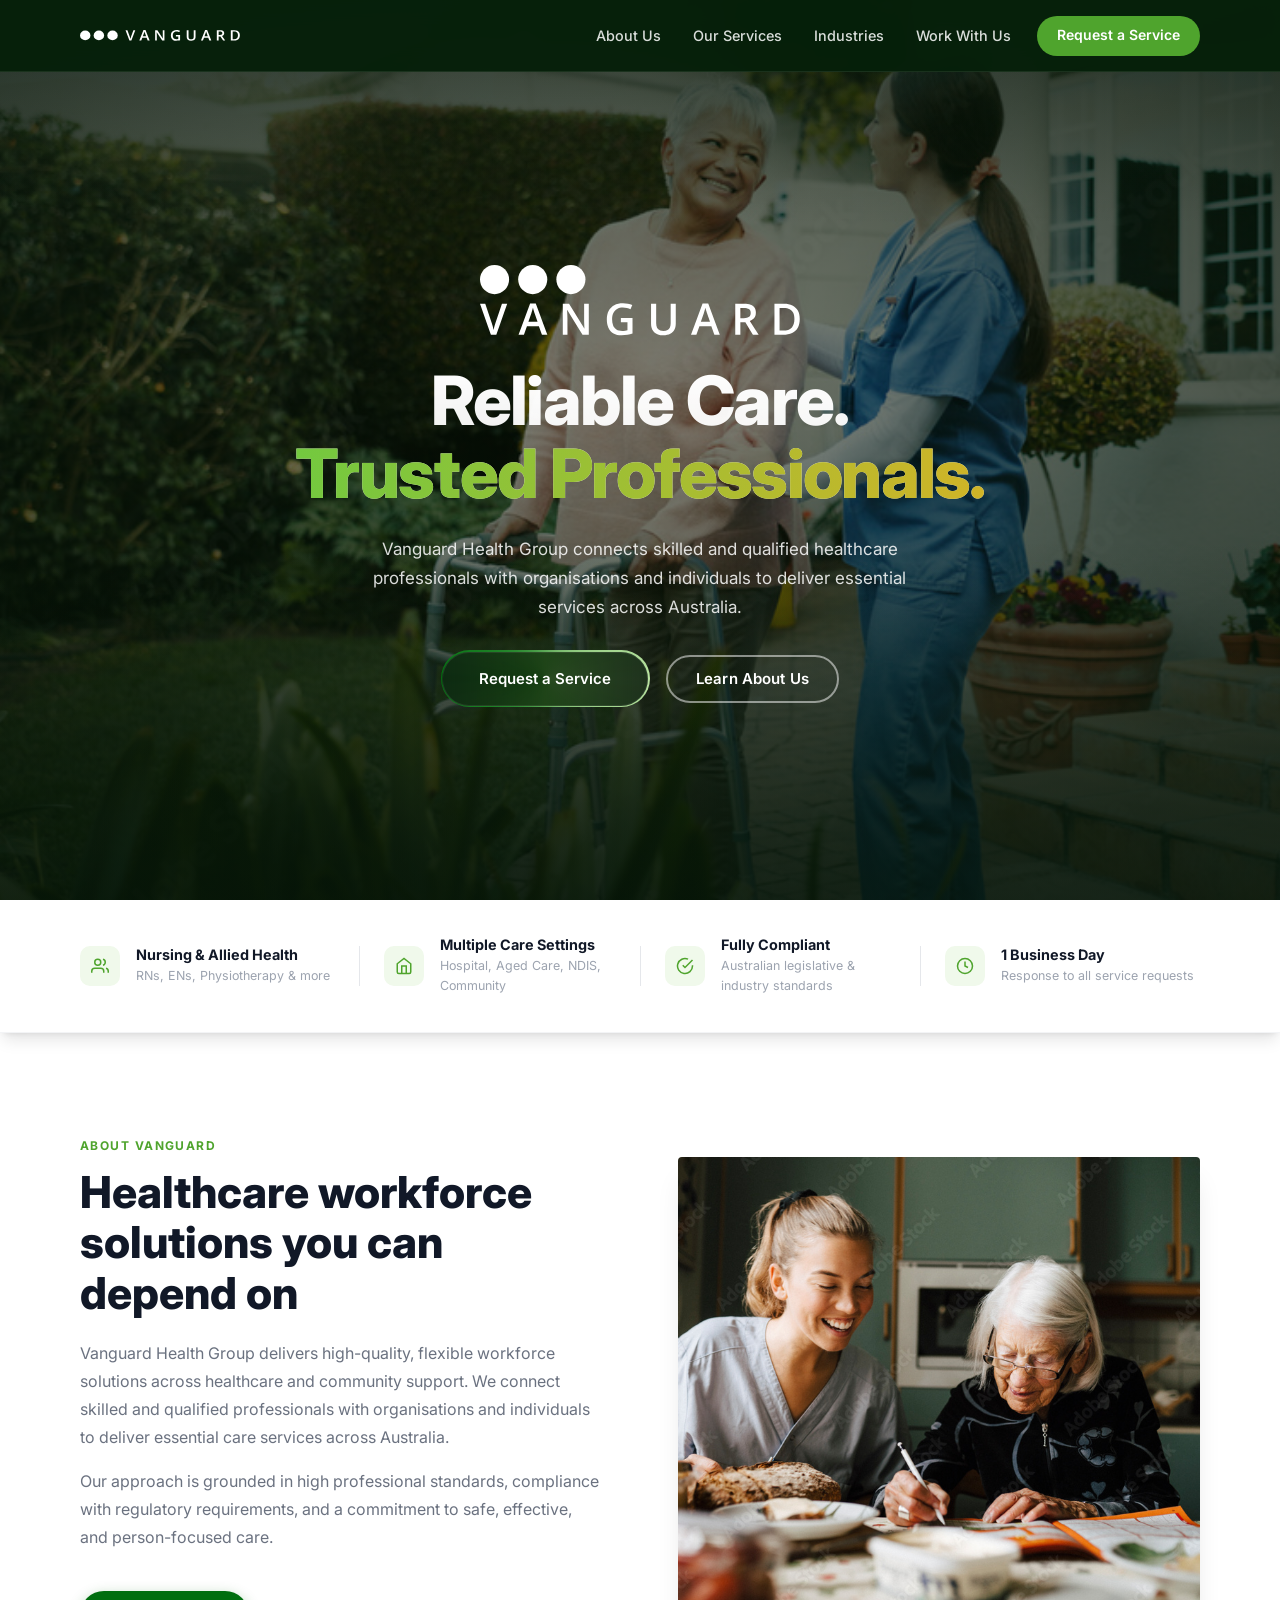
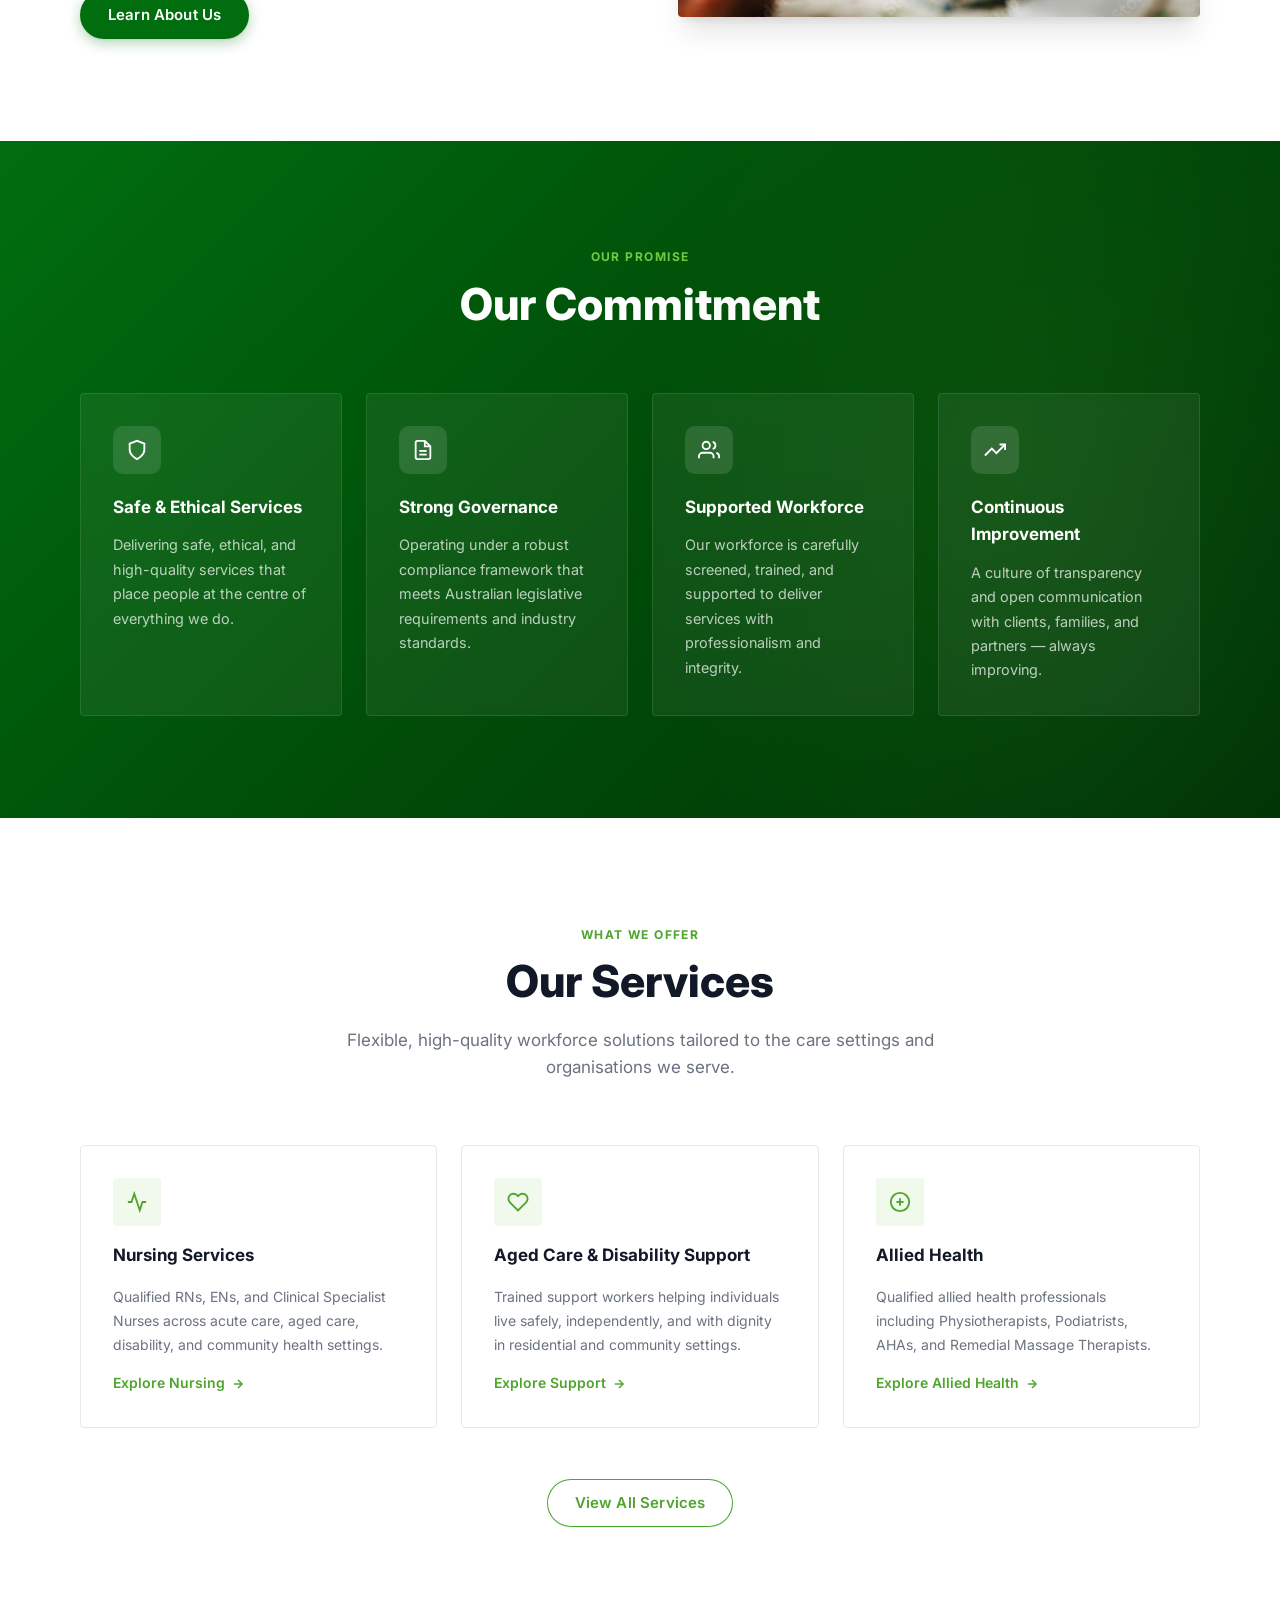
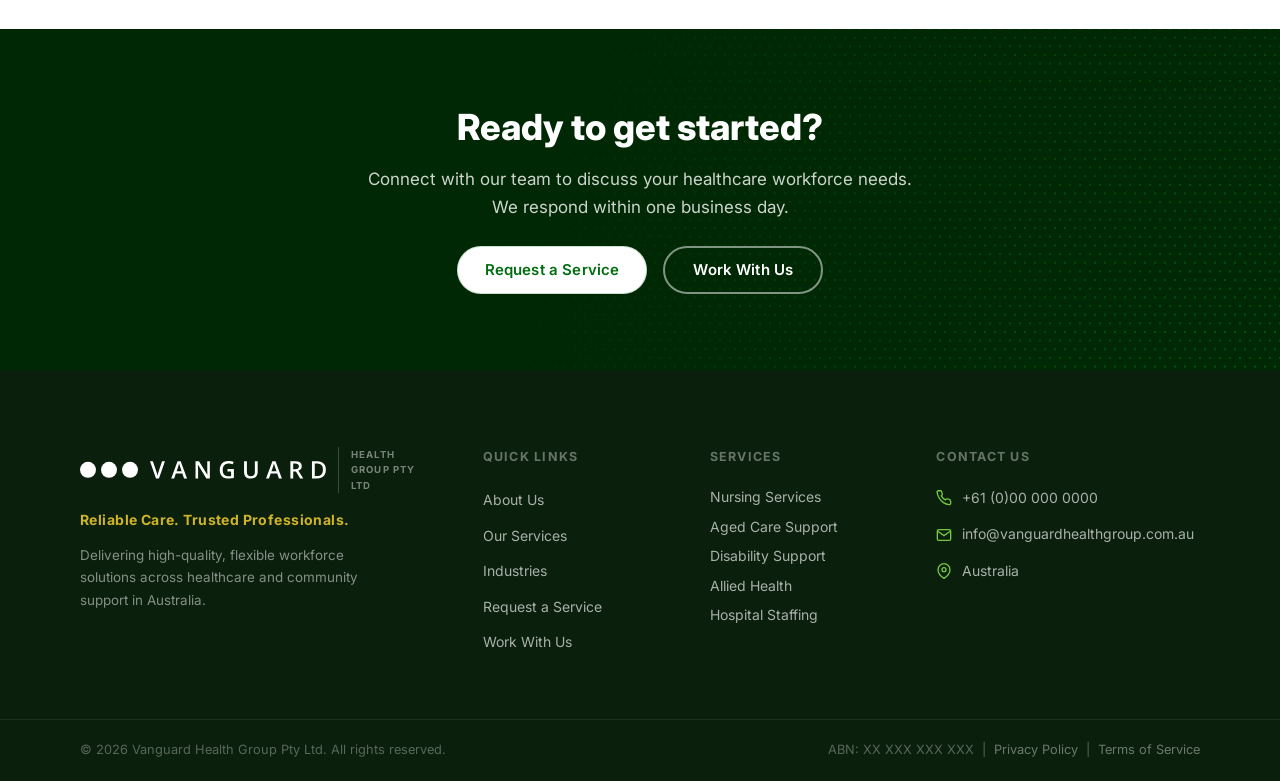
==== index.html @ 9b7f8c63 "Initial commit — Vanguard Health Group website Co-Authored-By: Claude Sonnet 4.6 <noreply@anthropic." ====
<!DOCTYPE html>
<html lang="en">
<head>
  <meta charset="UTF-8" />
  <meta name="viewport" content="width=device-width, initial-scale=1.0" />
  <meta name="description" content="Vanguard Health Group delivers high-quality, flexible workforce solutions across healthcare and community support in Australia." />
  <title>Vanguard Health Group | Reliable Care. Trusted Professionals.</title>
  <link rel="preconnect" href="https://fonts.googleapis.com" />
  <link rel="preconnect" href="https://fonts.gstatic.com" crossorigin />
  <link href="https://fonts.googleapis.com/css2?family=Inter:wght@300;400;500;600;700;800&display=swap" rel="stylesheet" />
  <link rel="stylesheet" href="css/styles.css" />
</head>
<body>

  <!-- ========== NAVIGATION ========== -->
  <header class="nav-wrapper" id="navbar">
    <nav class="nav container">
      <a href="index.html" class="nav-logo">
        <img src="brand_assets/Logo + Wordmark (Horizontal).svg" alt="Vanguard Health Group" class="logo-img" />
      </a>
      <button class="nav-toggle" id="navToggle" aria-label="Toggle navigation" aria-expanded="false">
        <span></span><span></span><span></span>
      </button>
      <ul class="nav-links" id="navLinks" role="list">
        <li><a href="about.html"         class="nav-link">About Us</a></li>
        <li><a href="services.html"      class="nav-link">Our Services</a></li>
        <li><a href="industries.html"    class="nav-link">Industries</a></li>
        <li><a href="work-with-us.html"  class="nav-link">Work With Us</a></li>
        <li><a href="request.html"       class="nav-cta">Request a Service</a></li>
      </ul>
    </nav>
  </header>

  <main>

    <!-- ========== HERO ========== -->
    <section class="hero-retro" id="home" aria-label="Hero">
      <!-- Ambient radial glow -->
      <div class="hero-retro-ambient" aria-hidden="true"></div>
      <!-- Content -->
      <div class="hero-retro-body container">
        <div class="hero-retro-text">
          <!-- Logo -->
          <img
            src="brand_assets/Logo + Wordmark + Trademark.svg"
            alt="Vanguard Health Group"
            class="hero-retro-logo"
          />
          <!-- Main heading -->
          <h1 class="hero-retro-heading">
            Reliable Care.
            <span class="hero-retro-heading-gradient">Trusted Professionals.</span>
          </h1>
          <!-- Description -->
          <p class="hero-retro-desc">
            Vanguard Health Group connects skilled and qualified healthcare professionals with organisations and individuals to deliver essential services across Australia.
          </p>
          <!-- CTA with spinning border -->
          <div class="hero-retro-actions">
            <span class="cta-ring-wrap">
              <span class="cta-ring-spin" aria-hidden="true"></span>
              <div class="cta-ring-inner">
                <a href="request.html" class="cta-ring-btn">Request a Service</a>
              </div>
            </span>
            <a href="about.html" class="btn btn-outline">Learn About Us</a>
          </div>
        </div>
      </div>
    </section>

    <!-- ========== STATS BAR ========== -->
    <section class="stats-bar" aria-label="Key highlights">
      <div class="container stats-grid">
        <div class="stat-item">
          <div class="stat-icon" aria-hidden="true">
            <svg viewBox="0 0 24 24" fill="none" stroke="currentColor" stroke-width="2"><path d="M17 21v-2a4 4 0 0 0-4-4H5a4 4 0 0 0-4 4v2"/><circle cx="9" cy="7" r="4"/><path d="M23 21v-2a4 4 0 0 0-3-3.87"/><path d="M16 3.13a4 4 0 0 1 0 7.75"/></svg>
          </div>
          <div class="stat-text">
            <strong>Nursing &amp; Allied Health</strong>
            <span>RNs, ENs, Physiotherapy &amp; more</span>
          </div>
        </div>
        <div class="stat-divider" aria-hidden="true"></div>
        <div class="stat-item">
          <div class="stat-icon" aria-hidden="true">
            <svg viewBox="0 0 24 24" fill="none" stroke="currentColor" stroke-width="2"><path d="M3 9l9-7 9 7v11a2 2 0 0 1-2 2H5a2 2 0 0 1-2-2z"/><polyline points="9 22 9 12 15 12 15 22"/></svg>
          </div>
          <div class="stat-text">
            <strong>Multiple Care Settings</strong>
            <span>Hospital, Aged Care, NDIS, Community</span>
          </div>
        </div>
        <div class="stat-divider" aria-hidden="true"></div>
        <div class="stat-item">
          <div class="stat-icon" aria-hidden="true">
            <svg viewBox="0 0 24 24" fill="none" stroke="currentColor" stroke-width="2"><path d="M22 11.08V12a10 10 0 1 1-5.93-9.14"/><polyline points="22 4 12 14.01 9 11.01"/></svg>
          </div>
          <div class="stat-text">
            <strong>Fully Compliant</strong>
            <span>Australian legislative &amp; industry standards</span>
          </div>
        </div>
        <div class="stat-divider" aria-hidden="true"></div>
        <div class="stat-item">
          <div class="stat-icon" aria-hidden="true">
            <svg viewBox="0 0 24 24" fill="none" stroke="currentColor" stroke-width="2"><circle cx="12" cy="12" r="10"/><polyline points="12 6 12 12 16 14"/></svg>
          </div>
          <div class="stat-text">
            <strong>1 Business Day</strong>
            <span>Response to all service requests</span>
          </div>
        </div>
      </div>
    </section>

    <!-- ========== ABOUT SNIPPET ========== -->
    <section class="section" aria-labelledby="home-about-heading">
      <div class="container split-layout">
        <div class="split-content">
          <span class="section-label">About Vanguard</span>
          <h2 id="home-about-heading" class="section-heading">Healthcare workforce solutions you can depend on</h2>
          <p class="section-text">
            Vanguard Health Group delivers high-quality, flexible workforce solutions across healthcare and community support. We connect skilled and qualified professionals with organisations and individuals to deliver essential care services across Australia.
          </p>
          <p class="section-text">
            Our approach is grounded in high professional standards, compliance with regulatory requirements, and a commitment to safe, effective, and person-focused care.
          </p>
          <a href="about.html" class="btn btn-primary">Learn About Us</a>
        </div>
        <div class="split-visual">
          <img
            src="brand_assets/Index_Helath_workforce_solutions.jpeg"
            alt="Healthcare workforce professionals"
            class="split-img"
          />
        </div>
      </div>
    </section>

    <!-- ========== OUR COMMITMENT ========== -->
    <section class="section commitment-section" aria-labelledby="commitment-heading">
      <div class="container">
        <div class="commitment-header">
          <span class="section-label section-label--light">Our Promise</span>
          <h2 id="commitment-heading" class="section-heading section-heading--light">Our Commitment</h2>
        </div>
        <div class="commitment-grid">
          <div class="commitment-card">
            <div class="commitment-icon" aria-hidden="true">
              <svg viewBox="0 0 24 24" fill="none" stroke="currentColor" stroke-width="2"><path d="M12 22s8-4 8-10V5l-8-3-8 3v7c0 6 8 10 8 10z"/></svg>
            </div>
            <h3>Safe &amp; Ethical Services</h3>
            <p>Delivering safe, ethical, and high-quality services that place people at the centre of everything we do.</p>
          </div>
          <div class="commitment-card">
            <div class="commitment-icon" aria-hidden="true">
              <svg viewBox="0 0 24 24" fill="none" stroke="currentColor" stroke-width="2"><path d="M14 2H6a2 2 0 0 0-2 2v16a2 2 0 0 0 2 2h12a2 2 0 0 0 2-2V8z"/><polyline points="14 2 14 8 20 8"/><line x1="16" y1="13" x2="8" y2="13"/><line x1="16" y1="17" x2="8" y2="17"/></svg>
            </div>
            <h3>Strong Governance</h3>
            <p>Operating under a robust compliance framework that meets Australian legislative requirements and industry standards.</p>
          </div>
          <div class="commitment-card">
            <div class="commitment-icon" aria-hidden="true">
              <svg viewBox="0 0 24 24" fill="none" stroke="currentColor" stroke-width="2"><path d="M17 21v-2a4 4 0 0 0-4-4H5a4 4 0 0 0-4 4v2"/><circle cx="9" cy="7" r="4"/><path d="M23 21v-2a4 4 0 0 0-3-3.87"/><path d="M16 3.13a4 4 0 0 1 0 7.75"/></svg>
            </div>
            <h3>Supported Workforce</h3>
            <p>Our workforce is carefully screened, trained, and supported to deliver services with professionalism and integrity.</p>
          </div>
          <div class="commitment-card">
            <div class="commitment-icon" aria-hidden="true">
              <svg viewBox="0 0 24 24" fill="none" stroke="currentColor" stroke-width="2"><polyline points="23 6 13.5 15.5 8.5 10.5 1 18"/><polyline points="17 6 23 6 23 12"/></svg>
            </div>
            <h3>Continuous Improvement</h3>
            <p>A culture of transparency and open communication with clients, families, and partners — always improving.</p>
          </div>
        </div>
      </div>
    </section>

    <!-- ========== SERVICES PREVIEW ========== -->
    <section class="section" aria-labelledby="home-services-heading">
      <div class="container">
        <div class="section-header">
          <span class="section-label">What We Offer</span>
          <h2 id="home-services-heading" class="section-heading">Our Services</h2>
          <p class="section-intro">Flexible, high-quality workforce solutions tailored to the care settings and organisations we serve.</p>
        </div>
        <div class="services-preview-grid">
          <div class="preview-card">
            <div class="preview-card-icon" aria-hidden="true">
              <svg viewBox="0 0 24 24" fill="none" stroke="currentColor" stroke-width="2"><path d="M22 12h-4l-3 9L9 3l-3 9H2"/></svg>
            </div>
            <h3>Nursing Services</h3>
            <p>Qualified RNs, ENs, and Clinical Specialist Nurses across acute care, aged care, disability, and community health settings.</p>
            <a href="services.html" class="preview-card-link">
              Explore Nursing
              <svg viewBox="0 0 24 24" fill="none" stroke="currentColor" stroke-width="2.5" aria-hidden="true"><line x1="5" y1="12" x2="19" y2="12"/><polyline points="12 5 19 12 12 19"/></svg>
            </a>
          </div>
          <div class="preview-card">
            <div class="preview-card-icon" aria-hidden="true">
              <svg viewBox="0 0 24 24" fill="none" stroke="currentColor" stroke-width="2"><path d="M20.84 4.61a5.5 5.5 0 0 0-7.78 0L12 5.67l-1.06-1.06a5.5 5.5 0 0 0-7.78 7.78l1.06 1.06L12 21.23l7.78-7.78 1.06-1.06a5.5 5.5 0 0 0 0-7.78z"/></svg>
            </div>
            <h3>Aged Care &amp; Disability Support</h3>
            <p>Trained support workers helping individuals live safely, independently, and with dignity in residential and community settings.</p>
            <a href="services.html" class="preview-card-link">
              Explore Support
              <svg viewBox="0 0 24 24" fill="none" stroke="currentColor" stroke-width="2.5" aria-hidden="true"><line x1="5" y1="12" x2="19" y2="12"/><polyline points="12 5 19 12 12 19"/></svg>
            </a>
          </div>
          <div class="preview-card">
            <div class="preview-card-icon" aria-hidden="true">
              <svg viewBox="0 0 24 24" fill="none" stroke="currentColor" stroke-width="2"><circle cx="12" cy="12" r="10"/><line x1="12" y1="8" x2="12" y2="16"/><line x1="8" y1="12" x2="16" y2="12"/></svg>
            </div>
            <h3>Allied Health</h3>
            <p>Qualified allied health professionals including Physiotherapists, Podiatrists, AHAs, and Remedial Massage Therapists.</p>
            <a href="services.html" class="preview-card-link">
              Explore Allied Health
              <svg viewBox="0 0 24 24" fill="none" stroke="currentColor" stroke-width="2.5" aria-hidden="true"><line x1="5" y1="12" x2="19" y2="12"/><polyline points="12 5 19 12 12 19"/></svg>
            </a>
          </div>
        </div>
        <div class="section-cta">
          <a href="services.html" class="btn btn-outline-dark">View All Services</a>
        </div>
      </div>
    </section>

    <!-- ========== CTA BANNER ========== -->
    <section class="cta-banner" aria-labelledby="cta-heading">
      <div class="cta-dots-bg" aria-hidden="true"></div>
      <div class="container cta-banner-inner">
        <h2 id="cta-heading">Ready to get started?</h2>
        <p>Connect with our team to discuss your healthcare workforce needs. We respond within one business day.</p>
        <div class="cta-banner-actions">
          <a href="request.html"      class="btn btn-secondary">Request a Service</a>
          <a href="work-with-us.html" class="btn btn-outline">Work With Us</a>
        </div>
      </div>
    </section>

  </main>

  <!-- ========== FOOTER ========== -->
  <footer class="footer">
    <div class="container footer-grid">
      <div class="footer-brand">
        <a href="index.html" class="footer-brand-logo">
          <img src="brand_assets/Logo + Wordmark (Horizontal).svg" alt="Vanguard Health Group" class="logo-img logo-img--white" width="140" height="16" />
          <span class="footer-logo-sub">HEALTH GROUP Pty Ltd</span>
        </a>
        <p class="footer-tagline">Reliable Care. Trusted Professionals.</p>
        <p class="footer-desc">Delivering high-quality, flexible workforce solutions across healthcare and community support in Australia.</p>
      </div>
      <div class="footer-nav">
        <h4>Quick Links</h4>
        <ul role="list">
          <li><a href="about.html">About Us</a></li>
          <li><a href="services.html">Our Services</a></li>
          <li><a href="industries.html">Industries</a></li>
          <li><a href="request.html">Request a Service</a></li>
          <li><a href="work-with-us.html">Work With Us</a></li>
        </ul>
      </div>
      <div class="footer-services">
        <h4>Services</h4>
        <ul role="list">
          <li>Nursing Services</li>
          <li>Aged Care Support</li>
          <li>Disability Support</li>
          <li>Allied Health</li>
          <li>Hospital Staffing</li>
        </ul>
      </div>
      <div class="footer-contact">
        <h4>Contact Us</h4>
        <address>
          <p>
            <svg viewBox="0 0 24 24" fill="none" stroke="currentColor" stroke-width="2" aria-hidden="true"><path d="M22 16.92v3a2 2 0 0 1-2.18 2 19.79 19.79 0 0 1-8.63-3.07A19.5 19.5 0 0 1 4.69 12 19.79 19.79 0 0 1 1.62 3.37 2 2 0 0 1 3.6 1.18h3a2 2 0 0 1 2 1.72c.127.96.361 1.903.7 2.81a2 2 0 0 1-.45 2.11L7.91 8.77a16 16 0 0 0 6 6l.96-.93a2 2 0 0 1 2.11-.45c.907.339 1.85.573 2.81.7a2 2 0 0 1 1.72 2z"/></svg>
            <a href="tel:+61000000000">+61 (0)00 000 0000</a>
          </p>
          <p>
            <svg viewBox="0 0 24 24" fill="none" stroke="currentColor" stroke-width="2" aria-hidden="true"><path d="M4 4h16c1.1 0 2 .9 2 2v12c0 1.1-.9 2-2 2H4c-1.1 0-2-.9-2-2V6c0-1.1.9-2 2-2z"/><polyline points="22,6 12,13 2,6"/></svg>
            <a href="mailto:info@vanguardhealthgroup.com.au">info@vanguardhealthgroup.com.au</a>
          </p>
          <p>
            <svg viewBox="0 0 24 24" fill="none" stroke="currentColor" stroke-width="2" aria-hidden="true"><path d="M21 10c0 7-9 13-9 13s-9-6-9-13a9 9 0 0 1 18 0z"/><circle cx="12" cy="10" r="3"/></svg>
            Australia
          </p>
        </address>
      </div>
    </div>
    <div class="footer-bottom">
      <div class="container footer-bottom-inner">
        <p>&copy; 2026 Vanguard Health Group Pty Ltd. All rights reserved.</p>
        <p class="footer-legal">ABN: XX XXX XXX XXX &nbsp;|&nbsp; <a href="#">Privacy Policy</a> &nbsp;|&nbsp; <a href="#">Terms of Service</a></p>
      </div>
    </div>
  </footer>

  <script src="js/main.js"></script>
</body>
</html>
---- css/styles.css ----
/* ============================================================
   VANGUARD HEALTH GROUP — Stylesheet
   Brand: Green #4fa42d / Gold #BC9C22
   ============================================================ */

/* ── Variables ───────────────────────────────────────────── */
:root {
  --green-main:     #4fa42d;
  --green-dark:     #006E0F;
  --green-light:    #73c93f;
  --green-inactive: #bbe5a2;
  --green-bg:       #f0f9eb;

  --gold-main:  #BC9C22;
  --gold-dark:  #9b7818;
  --gold-light: #d0b427;

  --white:    #ffffff;
  --gray-50:  #f9fafb;
  --gray-100: #f3f4f6;
  --gray-200: #e5e7eb;
  --gray-300: #d1d5db;
  --gray-400: #9ca3af;
  --gray-600: #4b5563;
  --gray-700: #374151;
  --gray-800: #1f2937;
  --gray-900: #111827;

  --text:       #1f2937;
  --text-light: #6b7280;
  --text-muted: #9ca3af;

  --shadow-sm:  0 1px 2px 0 rgba(0,0,0,.05);
  --shadow-md:  0 4px 6px -1px rgba(0,0,0,.1), 0 2px 4px -2px rgba(0,0,0,.1);
  --shadow-lg:  0 10px 15px -3px rgba(0,0,0,.1), 0 4px 6px -4px rgba(0,0,0,.1);
  --shadow-xl:  0 20px 25px -5px rgba(0,0,0,.1), 0 8px 10px -6px rgba(0,0,0,.1);

  --radius-sm: 4px;
  --radius:    10px;
  --radius-lg: 4px;
  --radius-xl: 4px;

  --transition: 0.25s ease;
  --font: 'Inter', system-ui, -apple-system, sans-serif;
  --max-w: 1200px;
  --nav-h: 72px;

  /* ── Button token system ─────────────────────────────────── */
  --btn-primary:              var(--green-main);
  --btn-primary-dark:         var(--green-dark);
  --btn-primary-hover:        rgba(79,164,45,.10);
  --btn-primary-hover-dark:   rgba(0,110,15,.10);
  --btn-neutral:              #5c5c5c;
  --btn-neutral-dark:         #414958;
  --btn-neutral-hover:        #626d84;
  --btn-neutral-hover-dark:   #363d49;
  --btn-neutral-soft:         #ebebeb;
  --btn-focus-ring:           var(--green-main);
  --btn-text:                 #5c5c5c;
  --btn-text-hover:           #171717;
  --btn-hover-overlay:        rgba(43,48,59,.05);
  --btn-shadow-base:          0px 1px 2px 0px rgba(14,18,27,.06);
  --btn-shadow-primary:       var(--btn-shadow-base), inset 0 0 0 1px var(--btn-primary);
  --btn-shadow-neutral:       var(--btn-shadow-base), inset 0 0 0 1px var(--btn-neutral-soft);
  --btn-shadow-focus:         0 0 0 3px var(--btn-focus-ring);
  --btn-border-radius:        100px;
  --btn-font-weight:          600;
  --btn-font-size:            .9375rem;
  --btn-transition:           background-color .15s ease-in-out,
                              box-shadow .15s ease-in-out,
                              color .15s ease-in-out,
                              transform .15s ease-in-out;
}

/* ── Reset ───────────────────────────────────────────────── */
*,
*::before,
*::after { box-sizing: border-box; margin: 0; padding: 0; }

html {
  scroll-behavior: smooth;
  scroll-padding-top: var(--nav-h);
  font-size: 16px;
  -webkit-text-size-adjust: 100%;
}

body {
  font-family: var(--font);
  color: var(--text);
  background: var(--white);
  line-height: 1.6;
  -webkit-font-smoothing: antialiased;
}

img, svg { display: block; }
a { color: inherit; text-decoration: none; }
ul { list-style: none; }
button { cursor: pointer; border: none; background: none; font-family: inherit; }
input, select, textarea { font-family: inherit; }

/* ── Utility ─────────────────────────────────────────────── */
.container {
  max-width: var(--max-w);
  margin-inline: auto;
  padding-inline: clamp(1rem, 4vw, 2.5rem);
}

.section {
  padding-block: clamp(4rem, 8vw, 7rem);
}

.section-label {
  display: inline-block;
  font-size: 0.75rem;
  font-weight: 700;
  letter-spacing: 0.12em;
  text-transform: uppercase;
  color: var(--green-main);
  margin-bottom: 0.75rem;
}

.section-label--light { color: var(--green-light); }

.section-heading {
  font-size: clamp(1.75rem, 3.5vw, 2.75rem);
  font-weight: 800;
  line-height: 1.15;
  color: var(--gray-900);
  margin-bottom: 1.25rem;
}

.section-heading--light { color: var(--white); }

.section-text {
  font-size: 1rem;
  color: var(--text-light);
  line-height: 1.75;
  margin-bottom: 1rem;
  max-width: 60ch;
}

.section-text--light { color: rgba(255,255,255,.82); }

.section-header {
  text-align: center;
  max-width: 680px;
  margin-inline: auto;
  margin-bottom: clamp(2.5rem, 5vw, 4rem);
}

.section-intro {
  font-size: 1.0625rem;
  color: var(--text-light);
}

/* ── Button System ───────────────────────────────────────── */
.btn {
  position: relative;
  overflow: hidden;
  display: inline-flex;
  align-items: center;
  justify-content: center;
  gap: .5rem;
  padding: 0 1.75rem;
  height: 48px;
  min-width: 160px;
  border-radius: var(--btn-border-radius);
  font-size: var(--btn-font-size);
  font-weight: var(--btn-font-weight);
  letter-spacing: .01em;
  white-space: nowrap;
  border: 0;
  cursor: pointer;
  font-family: var(--font);
  line-height: 1.25rem;
  text-align: center;
  text-decoration: none;
  transition: var(--btn-transition);
}

.btn:focus-visible {
  outline: none;
  box-shadow: var(--btn-shadow-focus);
}

.btn:disabled { opacity: .5; cursor: not-allowed; }
.btn svg { width: 16px; height: 16px; flex-shrink: 0; }

/* Size modifiers */
.btn--sm  { height: 40px; padding: 0 1.25rem; font-size: .875rem;  min-width: 120px; }
.btn--xs  { height: 34px; padding: 0 1rem;    font-size: .8125rem; min-width: 0; }
.btn--xxs { height: 28px; padding: 0 .75rem;  font-size: .75rem;   min-width: 0; }
.btn--full { width: 100%; min-width: 0; }
.btn--icon { width: 48px; padding: 0; min-width: 0; }

/* Primary filled — green dark */
.btn-primary {
  background: var(--green-dark);
  color: var(--white);
  box-shadow: var(--btn-shadow-base), 0 4px 14px rgba(0,110,15,.3);
}
.btn-primary:hover:not(:disabled) {
  background: var(--green-main);
  box-shadow: 0 6px 20px rgba(79,164,45,.35);
  transform: translateY(-1px);
}

/* Primary stroke — outlined green */
.btn-primary-stroke {
  background: var(--white);
  color: var(--btn-primary);
  box-shadow: var(--btn-shadow-primary);
}
.btn-primary-stroke:hover:not(:disabled) {
  background: var(--btn-primary-hover);
  box-shadow: var(--btn-shadow-base);
}

/* Primary lighter — tinted green bg */
.btn-primary-lighter {
  background: color-mix(in srgb, var(--btn-primary) 10%, transparent);
  color: var(--btn-primary);
}
.btn-primary-lighter:hover:not(:disabled) {
  background: color-mix(in srgb, var(--btn-primary) 20%, transparent);
}

/* Primary ghost — text only */
.btn-primary-ghost { color: var(--btn-primary); }
.btn-primary-ghost:hover:not(:disabled) {
  background: var(--btn-primary-hover);
}

/* Secondary — white with green-dark text */
.btn-secondary {
  background: var(--white);
  color: var(--green-dark);
  box-shadow: var(--btn-shadow-base), inset 0 0 0 1px rgba(0,110,15,.2);
}
.btn-secondary:hover:not(:disabled) {
  background: var(--green-bg);
  box-shadow: var(--btn-shadow-base), inset 0 0 0 1px var(--green-dark);
  transform: translateY(-1px);
}

/* Neutral filled */
.btn-neutral-filled {
  background: var(--btn-neutral);
  color: var(--white);
  box-shadow: var(--btn-shadow-base);
}
.btn-neutral-filled:hover:not(:disabled) {
  background: var(--btn-neutral-hover);
}

/* Neutral stroke */
.btn-neutral-stroke {
  background: var(--white);
  color: var(--btn-text);
  box-shadow: var(--btn-shadow-neutral);
}
.btn-neutral-stroke:hover:not(:disabled) {
  color: var(--btn-text-hover);
  background: transparent;
}

/* Neutral lighter */
.btn-neutral-lighter {
  background: color-mix(in srgb, var(--btn-neutral) 10%, transparent);
  color: var(--btn-neutral);
}
.btn-neutral-lighter:hover:not(:disabled) {
  background: color-mix(in srgb, var(--btn-neutral) 20%, transparent);
}

/* Neutral ghost */
.btn-neutral-ghost { color: var(--btn-neutral); }
.btn-neutral-ghost:hover:not(:disabled) {
  background: var(--btn-hover-overlay);
}

/* Outline light — for dark backgrounds */
.btn-outline {
  background: transparent;
  color: var(--white);
  border: 2px solid rgba(255,255,255,.5);
}
.btn-outline:hover:not(:disabled) {
  background: rgba(255,255,255,.10);
  border-color: var(--white);
}

/* Outline dark — for light backgrounds */
.btn-outline-dark {
  background: transparent;
  color: var(--btn-primary);
  box-shadow: var(--btn-shadow-primary);
}
.btn-outline-dark:hover:not(:disabled) {
  background: var(--btn-primary-hover);
  box-shadow: var(--btn-shadow-base);
  color: var(--btn-primary-dark);
}

/* ── Interactive hover buttons ───────────────────────────── */
/* Blob colour + hover text colour per variant */
.btn-primary      { --btn-blob: var(--green-light);  --btn-hover-text: var(--white); }
.btn-secondary    { --btn-blob: var(--green-dark);   --btn-hover-text: var(--white); }
.btn-outline      { --btn-blob: var(--white);         --btn-hover-text: var(--green-dark); }
.btn-outline-dark { --btn-blob: var(--green-dark);   --btn-hover-text: var(--white); }
.nav-cta          { --btn-blob: var(--green-dark);   --btn-hover-text: var(--white);
                    position: relative; overflow: hidden; }

/* Label — slides right and fades out on hover */
.btn-text {
  position: relative;
  z-index: 1;
  display: inline-flex;
  align-items: center;
  justify-content: center;
  gap: 0.5rem;
  transition: transform 0.3s ease, opacity 0.3s ease;
}

.btn:hover .btn-text,
.nav-cta:hover .btn-text {
  transform: translateX(2.5rem);
  opacity: 0;
}

/* Hover content (text + arrow) — slides in from the right */
.btn-hover-content {
  position: absolute;
  inset: 0;
  z-index: 2;
  display: flex;
  align-items: center;
  justify-content: center;
  gap: 0.375rem;
  color: var(--btn-hover-text, var(--white));
  transform: translateX(2.5rem);
  opacity: 0;
  transition: transform 0.3s ease, opacity 0.3s ease;
  pointer-events: none;
  white-space: nowrap;
  font-size: inherit;
  font-weight: inherit;
}

.btn-hover-content svg { flex-shrink: 0; }

.btn:hover .btn-hover-content,
.nav-cta:hover .btn-hover-content {
  transform: translateX(-0.25rem);
  opacity: 1;
}

/* Blob — expands from left-centre to fill the button */
.btn-blob {
  position: absolute;
  left: 15%;
  top: 50%;
  width: 1rem;
  height: 1rem;
  border-radius: 50%;
  background: var(--btn-blob, var(--green-main));
  transform: translateY(-50%) scale(0);
  transition: transform 0.4s cubic-bezier(0.25, 0.46, 0.45, 0.94);
  z-index: 0;
  pointer-events: none;
}

.btn:hover .btn-blob,
.nav-cta:hover .btn-blob {
  transform: translateY(-50%) scale(100);
}

/* ── Logo ────────────────────────────────────────────────── */
.logo-img {
  height: 18px;
  width: auto;
  display: block;
}

.logo-img--white {
  filter: brightness(0) invert(1);
}

/* ── Image Placeholders ───────────────────────────────────── */
.image-placeholder {
  background: linear-gradient(135deg, var(--gray-100) 0%, var(--green-bg) 100%);
  border: 2px dashed var(--green-inactive);
  border-radius: var(--radius-lg);
  display: flex;
  flex-direction: column;
  align-items: center;
  justify-content: center;
  gap: 0.75rem;
  color: var(--green-main);
  font-size: 0.8125rem;
  font-weight: 500;
  padding: 2rem;
  min-height: 200px;
  width: 100%;
}

.image-placeholder--tall   { min-height: 420px; }
.image-placeholder--medium { min-height: 300px; }
.image-placeholder--wide   { min-height: 260px; }

.image-placeholder-icon svg {
  width: 2.5rem;
  height: 2.5rem;
  stroke: var(--green-main);
  opacity: 0.45;
}

/* ── NAVIGATION ──────────────────────────────────────────── */
.nav-wrapper {
  position: fixed;
  top: 0; left: 0; right: 0;
  z-index: 1000;
  height: var(--nav-h);
  background: rgba(6, 32, 10, 0.96);
  backdrop-filter: blur(12px);
  -webkit-backdrop-filter: blur(12px);
  border-bottom: 1px solid rgba(255,255,255,0.08);
  transition: background var(--transition), box-shadow var(--transition);
}

.nav-wrapper.scrolled {
  background: rgba(6, 32, 10, 0.5);
  box-shadow: none;
}

.nav {
  display: flex;
  align-items: center;
  justify-content: space-between;
  height: 100%;
  gap: 2rem;
}

.nav-logo {
  display: flex;
  align-items: center;
  gap: 0.75rem;
  flex-shrink: 0;
  text-decoration: none;
}

.nav-logo .logo-img {
  width: 160px;
  height: auto;
  filter: brightness(0) invert(1);
}

.nav-links {
  display: flex;
  align-items: center;
  gap: 0.25rem;
}

.nav-link {
  padding: 0.5rem 0.875rem;
  font-size: 0.9rem;
  font-weight: 500;
  color: rgba(255,255,255,0.85);
  border-radius: var(--radius-sm);
  transition: color var(--transition), background var(--transition);
  white-space: nowrap;
  text-decoration: none;
}

.nav-link:hover,
.nav-link.active {
  color: var(--white);
  background: rgba(255,255,255,0.1);
}

.nav-cta {
  padding: 0 1.25rem;
  height: 40px;
  background: var(--green-main);
  color: var(--white);
  border-radius: 100px;
  font-size: 0.875rem;
  font-weight: 600;
  display: inline-flex;
  align-items: center;
  transition: all var(--transition);
  white-space: nowrap;
  margin-left: 0.5rem;
  text-decoration: none;
}

.nav-cta:hover {
  background: var(--green-dark);
  box-shadow: 0 4px 12px rgba(79,164,45,.3);
  transform: translateY(-1px);
}

.nav-cta.active {
  background: var(--green-dark);
}

.nav-toggle {
  display: none;
  flex-direction: column;
  gap: 5px;
  padding: 0.5rem;
  border-radius: var(--radius-sm);
}

.nav-toggle span {
  display: block;
  width: 22px;
  height: 2px;
  background: rgba(255,255,255,0.9);
  border-radius: 2px;
  transition: all var(--transition);
}

.nav-toggle.open span:nth-child(1) { transform: translateY(7px) rotate(45deg); }
.nav-toggle.open span:nth-child(2) { opacity: 0; }
.nav-toggle.open span:nth-child(3) { transform: translateY(-7px) rotate(-45deg); }

/* ── PAGE HERO (inner pages) ─────────────────────────────── */
.page-hero {
  padding: calc(var(--nav-h) + 3.5rem) 0 4rem;
  background:
    radial-gradient(ellipse at 50% 110%, rgba(79,164,45,.18) 0%, transparent 55%),
    linear-gradient(135deg, #0d2b10 0%, #1a4d1f 45%, #0f3815 100%);
  text-align: center;
  position: relative;
  overflow: hidden;
}

.page-hero::after {
  content: '';
  position: absolute;
  top: -50%;
  right: -15%;
  width: 50%;
  height: 200%;
  background: radial-gradient(ellipse, rgba(188,156,34,.06) 0%, transparent 70%);
  pointer-events: none;
}

.page-hero-content {
  position: relative;
  z-index: 1;
  max-width: 680px;
  margin-inline: auto;
}

.breadcrumb {
  display: flex;
  align-items: center;
  justify-content: center;
  gap: 0.5rem;
  font-size: 0.8rem;
  color: rgba(255,255,255,.45);
  margin-bottom: 1rem;
}

.breadcrumb a {
  color: rgba(255,255,255,.45);
  transition: color var(--transition);
}

.breadcrumb a:hover { color: var(--green-light); }
.breadcrumb-sep { color: rgba(255,255,255,.25); }

.page-hero h1 {
  font-size: clamp(2rem, 4.5vw, 3.25rem);
  font-weight: 800;
  color: var(--white);
  line-height: 1.1;
  margin-bottom: 1rem;
}

.page-hero p {
  font-size: 1.0625rem;
  color: rgba(255,255,255,.75);
  line-height: 1.7;
  max-width: 52ch;
  margin-inline: auto;
}

/* ── Real images ─────────────────────────────────────────── */

/* Hero background image */
.hero-img {
  position: absolute;
  inset: 0;
  width: 100%;
  height: 100%;
  object-fit: cover;
  object-position: center 30%;
  display: block;
}

/* Split-layout photo */
.split-img {
  width: 100%;
  height: 100%;
  min-height: 460px;
  max-height: 580px;
  object-fit: cover;
  object-position: center;
  border-radius: 4px;
  display: block;
  box-shadow: var(--shadow-xl);
}

/* Secondary photo on form pages — larger so it balances the form */
.split-img--medium {
  min-height: 400px;
  max-height: 520px;
  border-radius: 4px;
  box-shadow: var(--shadow-lg);
}

/* No shadow modifier (e.g. PNG with transparent/light bg) */
.split-img--no-shadow {
  box-shadow: none;
}

/* Full-width image inside a card (mission section) */
.card-img {
  width: 100%;
  height: 200px;
  object-fit: cover;
  object-position: center;
  border-radius: 4px;
  display: block;
  margin-top: auto;
}

/* ── HERO (home) ─────────────────────────────────────────── */
.hero {
  position: relative;
  min-height: 100svh;
  display: flex;
  align-items: center;
  padding-top: var(--nav-h);
  overflow: hidden;
}

.hero-media {
  position: absolute;
  inset: 0;
  z-index: 0;
}

/* .hero-video-placeholder is no longer used — hero now uses .hero-img */

.hero-overlay {
  position: absolute;
  inset: 0;
  /* Multi-layer: strong left darkening for text legibility + subtle vignette */
  background:
    linear-gradient(to right,  rgba(5,20,8,.88) 0%,  rgba(5,20,8,.65) 45%, rgba(5,20,8,.25) 100%),
    linear-gradient(to top,    rgba(5,20,8,.45) 0%,  transparent 35%),
    linear-gradient(to bottom, rgba(5,20,8,.25) 0%,  transparent 20%);
}

.hero-content {
  position: relative;
  z-index: 1;
  max-width: 700px;
  padding-block: 5rem;
}

.hero-badge {
  display: inline-flex;
  align-items: center;
  background: rgba(188,156,34,.15);
  border: 1px solid rgba(188,156,34,.4);
  color: #f0d060;
  font-size: 0.8rem;
  font-weight: 600;
  letter-spacing: 0.06em;
  text-transform: uppercase;
  padding: 0.4rem 1rem;
  border-radius: 100px;
  margin-bottom: 1.5rem;
}

.hero-heading {
  font-size: clamp(2.5rem, 6vw, 4.5rem);
  font-weight: 800;
  line-height: 1.08;
  color: var(--white);
  margin-bottom: 1.5rem;
  text-shadow: 0 2px 20px rgba(0,0,0,.3);
}

.hero-heading-accent { color: #7de455; }

.hero-text {
  font-size: clamp(1rem, 1.5vw, 1.1875rem);
  color: rgba(255,255,255,.85);
  line-height: 1.7;
  margin-bottom: 2.5rem;
  max-width: 52ch;
}

.hero-actions {
  display: flex;
  flex-wrap: wrap;
  gap: 1rem;
}

.hero-scroll-indicator {
  position: absolute;
  bottom: 2rem;
  left: 50%;
  transform: translateX(-50%);
  z-index: 1;
}

.scroll-dot {
  width: 6px;
  height: 6px;
  background: rgba(255,255,255,.7);
  border-radius: 50%;
  animation: scrollBounce 1.8s ease-in-out infinite;
}

@keyframes scrollBounce {
  0%, 100% { transform: translateY(0); opacity: .5; }
  50%       { transform: translateY(8px); opacity: 1; }
}

/* ── STATS BAR ───────────────────────────────────────────── */
.stats-bar {
  background: var(--white);
  border-bottom: 1px solid var(--gray-100);
  box-shadow: var(--shadow-lg);
}

.stats-grid {
  display: grid;
  grid-template-columns: 1fr auto 1fr auto 1fr auto 1fr;
  align-items: center;
  padding-block: 1.75rem;
}

.stat-item {
  display: flex;
  align-items: center;
  gap: 1rem;
  padding: 0.5rem 1.5rem;
}
.stat-item:first-child { padding-left: 0; }
.stat-item:last-child  { padding-right: 0; }

.stat-icon {
  flex-shrink: 0;
  width: 2.5rem;
  height: 2.5rem;
  background: var(--green-bg);
  border-radius: var(--radius);
  display: flex;
  align-items: center;
  justify-content: center;
  color: var(--green-main);
}
.stat-icon svg { width: 1.125rem; height: 1.125rem; }

.stat-text {
  display: flex;
  flex-direction: column;
  gap: 0.1rem;
}
.stat-text strong { font-size: .9rem; font-weight: 700; color: var(--gray-900); line-height: 1.3; }
.stat-text span   { font-size: .78rem; color: var(--text-muted); }

.stat-divider { width: 1px; height: 2.5rem; background: var(--gray-200); }

/* ── SPLIT LAYOUT ────────────────────────────────────────── */
.split-layout {
  display: grid;
  grid-template-columns: 1fr 1fr;
  gap: clamp(2.5rem, 6vw, 5rem);
  align-items: center;
}

.split-layout--reverse { direction: rtl; }
.split-layout--reverse > * { direction: ltr; }

.split-content {
  display: flex;
  flex-direction: column;
  align-items: flex-start;
}

.split-content .section-text { max-width: 52ch; }
.split-content .btn { margin-top: 1.5rem; }

/* ── COMMITMENT ──────────────────────────────────────────── */
.commitment-section {
  background: linear-gradient(135deg, var(--green-dark) 0%, #004d08 50%, #003306 100%);
  position: relative;
  overflow: hidden;
}

.commitment-section::before {
  content: '';
  position: absolute;
  top: -30%; right: -10%;
  width: 60%; height: 160%;
  background: radial-gradient(ellipse, rgba(79,164,45,.12) 0%, transparent 70%);
  pointer-events: none;
}

.commitment-header {
  text-align: center;
  margin-bottom: clamp(2.5rem, 5vw, 4rem);
}

.commitment-grid {
  display: grid;
  grid-template-columns: repeat(auto-fit, minmax(240px, 1fr));
  gap: 1.5rem;
}

/* Force exactly 3 columns (6 cards → 3+3) */
.commitment-grid--3col {
  grid-template-columns: repeat(3, 1fr);
}

.commitment-card {
  background: rgba(255,255,255,.06);
  border: 1px solid rgba(255,255,255,.1);
  border-radius: var(--radius-lg);
  padding: 2rem;
  transition: all var(--transition);
  backdrop-filter: blur(4px);
}

.commitment-card:hover {
  background: rgba(255,255,255,.1);
  border-color: rgba(255,255,255,.25);
  transform: translateY(-3px);
  box-shadow: 0 12px 32px rgba(0,0,0,.25);
}

.commitment-icon {
  width: 3rem; height: 3rem;
  background: rgba(255,255,255,.12);
  border-radius: var(--radius);
  display: flex;
  align-items: center;
  justify-content: center;
  margin-bottom: 1.25rem;
  color: var(--white);
}
.commitment-icon svg { width: 1.375rem; height: 1.375rem; }

.commitment-card h3 { font-size: 1.0625rem; font-weight: 700; color: var(--white); margin-bottom: .75rem; }
.commitment-card p  { font-size: .9rem; color: rgba(255,255,255,.72); line-height: 1.7; }

/* ── FOUNDERS / DIRECTORS ────────────────────────────────── */
.founders-section { background: var(--gray-50); }

.directors-grid {
  display: grid;
  grid-template-columns: 1fr 1fr;
  gap: 1rem;
  margin-top: 2rem;
}

.director-card {
  display: flex;
  align-items: center;
  gap: 1rem;
  background: var(--white);
  border: 1px solid var(--gray-200);
  border-radius: var(--radius-lg);
  padding: 1.25rem;
  box-shadow: var(--shadow-sm);
}

.director-avatar {
  flex-shrink: 0;
  width: 3rem; height: 3rem;
  background: var(--green-bg);
  border-radius: 50%;
  display: flex; align-items: center; justify-content: center;
  color: var(--green-main);
}
.director-avatar svg { width: 1.5rem; height: 1.5rem; }

.director-info { display: flex; flex-direction: column; gap: .15rem; }
.director-info strong { font-size: .9rem; font-weight: 700; color: var(--gray-900); }
.director-info span   { font-size: .78rem; color: var(--text-muted); }

/* ── MISSION & VALUES ────────────────────────────────────── */
.mission-section { background: var(--white); }

.mission-grid {
  display: grid;
  grid-template-columns: 1fr 1fr;
  gap: 1.5rem;
}

.mission-card {
  border-radius: var(--radius-xl);
  padding: clamp(2rem, 4vw, 3rem);
  display: flex;
  flex-direction: column;
  gap: 1.25rem;
}

.mission-card--green {
  background: linear-gradient(135deg, #f0f9eb 0%, #d4f0c5 100%);
  border: 1px solid var(--green-inactive);
}

.mission-card--gold {
  background: linear-gradient(135deg, #fdf9ec 0%, #f5e8b0 100%);
  border: 1px solid #e8d585;
}

.mission-icon {
  width: 3rem; height: 3rem;
  border-radius: var(--radius);
  display: flex; align-items: center; justify-content: center;
}

.mission-card--green .mission-icon { background: var(--green-main); color: var(--white); }
.mission-card--gold  .mission-icon { background: var(--gold-main);  color: var(--white); }
.mission-icon svg { width: 1.375rem; height: 1.375rem; }

.mission-card h3 { font-size: 1.375rem; font-weight: 800; color: var(--gray-900); }
.mission-card p  { font-size: .9375rem; color: var(--text-light); line-height: 1.75; }

.values-list {
  display: flex;
  flex-direction: column;
  gap: 1rem;
}
.values-list li {
  display: flex;
  flex-direction: column;
  gap: .1rem;
  padding-left: 1rem;
  border-left: 3px solid var(--gold-main);
}
.values-list li strong { font-size: .9rem; font-weight: 700; color: var(--gray-900); }
.values-list li span   { font-size: .84rem; color: var(--text-light); }

/* ── SERVICES ────────────────────────────────────────────── */
.services-section { background: var(--gray-50); }

.services-grid {
  display: grid;
  grid-template-columns: repeat(auto-fit, minmax(300px, 1fr));
  gap: 1.75rem;
}

.service-card {
  background: var(--white);
  border-radius: var(--radius-xl);
  overflow: hidden;
  box-shadow: var(--shadow-md);
  transition: all var(--transition);
  display: flex;
  flex-direction: column;
}

.service-card:hover {
  transform: translateY(-5px);
  box-shadow: var(--shadow-xl);
}

.service-image-wrap { position: relative; }

.service-image-wrap .image-placeholder {
  border-radius: 0;
  min-height: 200px;
  border: none;
  border-bottom: 1px solid var(--gray-200);
}

.service-badge {
  position: absolute;
  top: 1rem; left: 1rem;
  background: var(--green-main);
  color: var(--white);
  font-size: .7rem; font-weight: 700; letter-spacing: .08em;
  text-transform: uppercase;
  padding: .3rem .75rem;
  border-radius: 100px;
}

.service-body {
  padding: 1.75rem;
  display: flex;
  flex-direction: column;
  gap: .75rem;
  flex: 1;
}

.service-icon {
  width: 2.75rem; height: 2.75rem;
  background: var(--green-bg);
  border-radius: var(--radius);
  display: flex; align-items: center; justify-content: center;
  color: var(--green-main);
}
.service-icon svg { width: 1.25rem; height: 1.25rem; }

.service-body h3 { font-size: 1.1875rem; font-weight: 700; color: var(--gray-900); }
.service-body p  { font-size: .9rem; color: var(--text-light); line-height: 1.7; }

.service-list {
  display: flex;
  flex-direction: column;
  gap: .4rem;
  margin-top: .25rem;
}
.service-list li {
  font-size: .875rem;
  color: var(--text-light);
  padding-left: 1.25rem;
  position: relative;
}
.service-list li::before {
  content: '';
  position: absolute;
  left: 0; top: .5em;
  width: 6px; height: 6px;
  background: var(--green-main);
  border-radius: 50%;
}

.section-cta {
  text-align: center;
  margin-top: clamp(2.5rem, 4vw, 3.5rem);
}

/* ── HOME — services preview (compact) ───────────────────── */
.services-preview-grid {
  display: grid;
  grid-template-columns: repeat(auto-fit, minmax(280px, 1fr));
  gap: 1.5rem;
}

.preview-card {
  background: var(--white);
  border: 1px solid var(--gray-200);
  border-radius: var(--radius-xl);
  padding: 2rem;
  display: flex;
  flex-direction: column;
  gap: 1rem;
  transition: all var(--transition);
}

.preview-card:hover {
  border-color: var(--green-inactive);
  box-shadow: var(--shadow-lg);
  transform: translateY(-3px);
}

.preview-card-icon {
  width: 3rem; height: 3rem;
  background: var(--green-bg);
  border-radius: var(--radius-lg);
  display: flex; align-items: center; justify-content: center;
  color: var(--green-main);
}
.preview-card-icon svg { width: 1.375rem; height: 1.375rem; }

.preview-card h3 { font-size: 1.0625rem; font-weight: 700; color: var(--gray-900); }
.preview-card p  { font-size: .875rem; color: var(--text-light); line-height: 1.7; flex: 1; }

.preview-card-link {
  display: inline-flex;
  align-items: center;
  gap: .375rem;
  font-size: .875rem;
  font-weight: 600;
  color: var(--green-main);
  transition: gap var(--transition), color var(--transition);
}
.preview-card-link svg { width: 14px; height: 14px; }
.preview-card:hover .preview-card-link { gap: .625rem; color: var(--green-dark); }

/* ── INDUSTRIES ──────────────────────────────────────────── */
.industries-section { background: var(--white); }

.industries-grid {
  display: grid;
  grid-template-columns: repeat(auto-fill, minmax(200px, 1fr));
  gap: 1rem;
}

/* Force exactly 3 columns (6 items → 3+3) */
.industries-grid--3col {
  grid-template-columns: repeat(3, 1fr);
}

.industry-card {
  background: var(--gray-50);
  border: 1px solid var(--gray-200);
  border-radius: var(--radius-lg);
  padding: 1.5rem 1.25rem;
  display: flex;
  flex-direction: column;
  align-items: center;
  gap: .875rem;
  text-align: center;
  transition: all var(--transition);
}

.industry-card:hover {
  background: var(--green-bg);
  border-color: var(--green-inactive);
  transform: translateY(-3px);
  box-shadow: var(--shadow-md);
}

.industry-icon {
  width: 2.75rem; height: 2.75rem;
  background: var(--white);
  border-radius: var(--radius);
  display: flex; align-items: center; justify-content: center;
  color: var(--green-main);
  box-shadow: var(--shadow-sm);
  transition: all var(--transition);
}

.industry-card:hover .industry-icon {
  background: var(--green-main);
  color: var(--white);
  box-shadow: 0 4px 12px rgba(79,164,45,.3);
}

.industry-icon svg { width: 1.25rem; height: 1.25rem; }
.industry-card span { font-size: .875rem; font-weight: 600; color: var(--gray-700); line-height: 1.35; }

/* ── CTA BANNER ──────────────────────────────────────────── */
.cta-banner {
  background: #002804;
  padding: clamp(3.5rem, 6vw, 5rem) 0;
  position: relative;
  overflow: hidden;
}

/* Gradient-dots animated layer */
.cta-dots-bg {
  position: absolute;
  inset: 0;
  pointer-events: none;
  background-color: #002804;
  background-image:
    radial-gradient(circle at 50% 50%, transparent 1.5px, #002804 0 8px, transparent 8px),
    radial-gradient(circle at 50% 50%, transparent 1.5px, #002804 0 8px, transparent 8px),
    radial-gradient(circle at 50% 50%, rgba(0,120,20,0.4), transparent 60%),
    radial-gradient(circle at 50% 50%, rgba(0,55,8,0.5), transparent 60%),
    radial-gradient(circle at 50% 50%, rgba(0,150,28,0.25), transparent 60%),
    radial-gradient(ellipse at 50% 50%, rgba(0,44,6,0.65), transparent 60%);
  background-size:
    10px 17.32px,
    10px 17.32px,
    200% 200%,
    200% 200%,
    200% 200%,
    200% 17.32px;
  background-position:
    0px 0px, 5px 8.66px,
    800% 400%, 1000% -400%, -1200% -600%, 400% 17.32px;
  animation:
    cta-dots-move 30s linear infinite,
    cta-hue-shift 8s linear infinite;
}

@keyframes cta-dots-move {
  from {
    background-position:
      0px 0px, 5px 8.66px,
      800% 400%, 1000% -400%, -1200% -600%, 400% 17.32px;
  }
  to {
    background-position:
      0px 0px, 5px 8.66px,
      0% 0%, 0% 0%, 0% 0%, 0% 0%;
  }
}

@keyframes cta-hue-shift {
  0%   { filter: hue-rotate(0deg); }
  50%  { filter: hue-rotate(25deg); }
  100% { filter: hue-rotate(0deg); }
}

.cta-banner-inner {
  position: relative;
  text-align: center;
  display: flex;
  flex-direction: column;
  align-items: center;
  gap: 1rem;
}

.cta-banner-inner h2 {
  font-size: clamp(1.5rem, 3vw, 2.25rem);
  font-weight: 800;
  color: var(--white);
  line-height: 1.2;
}

.cta-banner-inner p {
  font-size: 1.0625rem;
  color: rgba(255,255,255,.8);
  max-width: 50ch;
  line-height: 1.65;
}

.cta-banner-actions {
  display: flex;
  flex-wrap: wrap;
  gap: 1rem;
  justify-content: center;
  margin-top: .5rem;
}

/* ── REQUEST A SERVICE ───────────────────────────────────── */
.request-section { background: var(--gray-50); }

.request-layout {
  display: grid;
  grid-template-columns: 1fr 1fr;
  gap: clamp(2.5rem, 5vw, 4rem);
  align-items: start;
}

.request-info { padding-top: 1rem; }

.request-note {
  display: flex;
  align-items: flex-start;
  gap: .75rem;
  background: var(--green-bg);
  border: 1px solid var(--green-inactive);
  border-radius: var(--radius);
  padding: 1rem 1.25rem;
  margin-top: 1.5rem;
}
.request-note svg {
  flex-shrink: 0; width: 1.125rem; height: 1.125rem;
  color: var(--green-main); margin-top: .1rem;
}
.request-note p { font-size: .875rem; color: var(--text-light); line-height: 1.6; }
.request-note strong { color: var(--green-dark); font-weight: 700; }

/* ── FORM ────────────────────────────────────────────────── */
.form-card {
  background: var(--white);
  border-radius: var(--radius-xl);
  padding: clamp(1.75rem, 3vw, 2.5rem);
  box-shadow: var(--shadow-lg);
  border: 1px solid var(--gray-100);
  position: sticky;
  top: calc(var(--nav-h) + 1.5rem);
}

.request-form,
.apply-form {
  display: flex;
  flex-direction: column;
  gap: 1.25rem;
}

.form-row {
  display: grid;
  grid-template-columns: 1fr 1fr;
  gap: 1.25rem;
}

.form-group {
  display: flex;
  flex-direction: column;
  gap: .4rem;
}

.form-group label {
  font-size: .84rem;
  font-weight: 600;
  color: var(--gray-700);
}

.form-group label span[aria-hidden] { color: var(--green-main); }

.form-group input,
.form-group select,
.form-group textarea {
  padding: .875rem 1rem;
  border: 1.5px solid var(--gray-300);
  border-radius: var(--radius);
  font-size: .9rem;
  color: var(--text);
  background: var(--white);
  transition: border-color var(--transition), box-shadow var(--transition);
  outline: none;
  appearance: none;
  -webkit-appearance: none;
}

.form-group select {
  background-image: url("data:image/svg+xml,%3Csvg xmlns='http://www.w3.org/2000/svg' viewBox='0 0 24 24' fill='none' stroke='%236b7280' stroke-width='2'%3E%3Cpolyline points='6 9 12 15 18 9'/%3E%3C/svg%3E");
  background-repeat: no-repeat;
  background-position: right .75rem center;
  background-size: 1rem;
  padding-right: 2.5rem;
  cursor: pointer;
}

.form-group input:focus,
.form-group select:focus,
.form-group textarea:focus {
  border-color: var(--green-main);
  box-shadow: 0 0 0 3px rgba(79,164,45,.15);
}

.form-group input::placeholder,
.form-group textarea::placeholder { color: var(--text-muted); }
.form-group textarea { resize: vertical; min-height: 100px; }

.form-group--checkbox { flex-direction: row; align-items: flex-start; }

.checkbox-label {
  display: flex;
  align-items: flex-start;
  gap: .75rem;
  cursor: pointer;
  font-size: .84rem;
  color: var(--text-light);
  line-height: 1.55;
}

.checkbox-label input[type="checkbox"] {
  position: absolute; opacity: 0; width: 0; height: 0;
}

.checkbox-custom {
  flex-shrink: 0;
  width: 1.125rem; height: 1.125rem;
  border: 1.5px solid var(--gray-300);
  border-radius: 4px;
  margin-top: .1rem;
  background: var(--white);
  transition: all var(--transition);
  position: relative; display: block;
}

.checkbox-label input:checked ~ .checkbox-custom {
  background: var(--green-main);
  border-color: var(--green-main);
}

.checkbox-label input:checked ~ .checkbox-custom::after {
  content: '';
  position: absolute;
  left: 3px; top: 1px;
  width: 6px; height: 9px;
  border: 2px solid white;
  border-top: none; border-left: none;
  transform: rotate(45deg);
}

.form-link { color: var(--green-main); font-weight: 600; }
.form-link:hover { text-decoration: underline; }

.form-success {
  display: flex;
  align-items: center;
  gap: .75rem;
  background: var(--green-bg);
  border: 1px solid var(--green-inactive);
  border-radius: var(--radius);
  padding: 1rem 1.25rem;
}
.form-success[hidden] { display: none; }
.form-success svg { width: 1.25rem; height: 1.25rem; color: var(--green-main); flex-shrink: 0; }
.form-success p { font-size: .9rem; font-weight: 600; color: var(--green-dark); }

/* ── FILE INPUT ──────────────────────────────────────────── */
.file-input-wrap input[type="file"] {
  position: absolute; opacity: 0; width: .1px; height: .1px; overflow: hidden;
}

.file-label {
  display: flex;
  align-items: center;
  gap: .75rem;
  padding: .875rem 1rem;
  border: 1.5px dashed var(--gray-300);
  border-radius: var(--radius);
  font-size: .875rem;
  color: var(--text-light);
  cursor: pointer;
  transition: all var(--transition);
}
.file-label:hover { border-color: var(--green-main); color: var(--green-main); background: var(--green-bg); }
.file-label svg { width: 1.125rem; height: 1.125rem; flex-shrink: 0; }

/* ── WORK WITH US ────────────────────────────────────────── */
.work-layout {
  display: grid;
  grid-template-columns: 1fr 1fr;
  gap: clamp(2.5rem, 5vw, 4rem);
  align-items: start;
}

.work-content { display: flex; flex-direction: column; gap: 1.5rem; }

.benefits-card {
  background: var(--white);
  border-radius: var(--radius-xl);
  padding: clamp(1.75rem, 3vw, 2.5rem);
  box-shadow: var(--shadow-md);
  border: 1px solid var(--gray-100);
  position: sticky;
  top: calc(var(--nav-h) + 1.5rem);
}

.benefits-card h3 {
  font-size: 1.25rem; font-weight: 800; color: var(--gray-900);
  margin-bottom: 1.5rem; padding-bottom: 1rem;
  border-bottom: 2px solid var(--gray-100);
}

.benefits-list {
  display: flex; flex-direction: column; gap: 1.125rem;
  margin-bottom: 2rem;
}

.benefits-list li { display: flex; align-items: flex-start; gap: 1rem; }

.benefit-icon {
  flex-shrink: 0;
  width: 2.25rem; height: 2.25rem;
  background: var(--green-bg);
  border-radius: var(--radius);
  display: flex; align-items: center; justify-content: center;
  color: var(--green-main); margin-top: .1rem;
}
.benefit-icon svg { width: 1rem; height: 1rem; }

.benefits-list li > div { display: flex; flex-direction: column; gap: .15rem; }
.benefits-list li strong { font-size: .9rem; font-weight: 700; color: var(--gray-900); }
.benefits-list li span   { font-size: .82rem; color: var(--text-muted); }

.apply-divider {
  border: none;
  border-top: 2px solid var(--gray-100);
  margin-block: 2rem 1.75rem;
}

.apply-section-title {
  font-size: 1.125rem; font-weight: 800; color: var(--gray-900); margin-bottom: .5rem;
}

.apply-section-desc {
  font-size: .875rem; color: var(--text-light); margin-bottom: 1.5rem; line-height: 1.6;
}

/* ── FOOTER ──────────────────────────────────────────────── */
.footer {
  background: #0a1f0c;
  color: rgba(255,255,255,.8);
  padding-top: clamp(3rem, 6vw, 5rem);
}

.footer-grid {
  display: grid;
  grid-template-columns: 2fr 1fr 1fr 1.5fr;
  gap: clamp(2rem, 4vw, 3.5rem);
  padding-bottom: clamp(3rem, 5vw, 4rem);
}

.footer-brand-logo {
  display: flex;
  align-items: center;
  gap: .75rem;
  margin-bottom: 1rem;
  text-decoration: none;
}

.footer-logo-sub {
  font-size: .6rem; font-weight: 700; letter-spacing: .12em;
  text-transform: uppercase; color: rgba(255,255,255,.45);
  border-left: 1px solid rgba(255,255,255,.2);
  padding-left: .75rem;
}

.footer-tagline {
  font-size: .875rem; font-weight: 700;
  color: var(--gold-light); letter-spacing: .03em;
  margin-bottom: .75rem;
}

.footer-desc {
  font-size: .84rem; color: rgba(255,255,255,.5);
  line-height: 1.7; max-width: 36ch;
}

.footer-nav h4,
.footer-services h4,
.footer-contact h4 {
  font-size: .78rem; font-weight: 700; letter-spacing: .1em;
  text-transform: uppercase; color: rgba(255,255,255,.38);
  margin-bottom: 1.25rem;
}

.footer-nav ul,
.footer-services ul {
  display: flex; flex-direction: column; gap: .625rem;
}

.footer-nav a,
.footer-services li {
  font-size: .875rem; color: rgba(255,255,255,.65); transition: color var(--transition); line-height: 1.4;
}
.footer-nav a:hover { color: var(--green-light); }

.footer-contact address {
  font-style: normal; display: flex; flex-direction: column; gap: .875rem;
}

.footer-contact p {
  display: flex; align-items: center; gap: .625rem;
  font-size: .875rem; color: rgba(255,255,255,.65);
}

.footer-contact svg { width: 1rem; height: 1rem; flex-shrink: 0; color: var(--green-light); }
.footer-contact a:hover { color: var(--green-light); }

.footer-bottom { border-top: 1px solid rgba(255,255,255,.08); padding-block: 1.25rem; }

.footer-bottom-inner {
  display: flex; justify-content: space-between; align-items: center;
  flex-wrap: wrap; gap: .5rem;
}

.footer-bottom p     { font-size: .8rem; color: rgba(255,255,255,.32); }
.footer-legal a      { color: rgba(255,255,255,.4); transition: color var(--transition); }
.footer-legal a:hover { color: var(--green-light); }

/* ── HERO RETRO (home – retro grid + photo) ──────────────── */
.hero-retro {
  position: relative;
  min-height: 100svh;
  padding-top: var(--nav-h);
  overflow: hidden;
  background-color: #051408;
  background-image: url('../brand_assets/Index_Big Landing page Hero.jpeg');
  background-size: cover;
  background-position: center 30%;
  display: flex;
  flex-direction: column;
}

/* Dark overlay for contrast & accessibility */
.hero-retro-ambient {
  position: absolute;
  inset: 0;
  z-index: 0;
  /* Left-weighted darkening keeps legibility at all viewport widths;
     bottom gradient anchors the section into the page. */
  background:
    linear-gradient(to bottom, rgba(5,20,8,.35) 0%, transparent 25%),
    linear-gradient(to top,    rgba(5,20,8,.55) 0%, transparent 40%),
    radial-gradient(ellipse 70% 55% at 50% 45%, rgba(5,20,8,.50) 0%, rgba(5,20,8,.80) 100%);
  pointer-events: none;
}

/* Retro perspective grid */
.retro-grid {
  pointer-events: none;
  position: absolute;
  inset: 0;
  overflow: hidden;
  perspective: 200px;
  opacity: 0.55;
  z-index: 0;
}

.retro-grid-inner {
  position: absolute;
  inset: 0;
  transform: rotateX(65deg);
}

.retro-grid-lines {
  position: absolute;
  width: 600vw;
  height: 300vh;
  top: 0; left: 0;
  margin-left: -200%;
  transform-origin: 100% 0 0;
  background-image:
    linear-gradient(to right, rgba(115,201,63,.35) 1px, transparent 0),
    linear-gradient(to bottom, rgba(115,201,63,.35) 1px, transparent 0);
  background-repeat: repeat;
  background-size: 60px 60px;
  animation: retro-grid-scroll 20s linear infinite;
}

@keyframes retro-grid-scroll {
  0%   { background-position: 0 0; }
  100% { background-position: 0 60px; }
}

/* Fade grid into dark at bottom so it blends with the overlay */
.retro-grid-fade {
  position: absolute;
  inset: 0;
  background: linear-gradient(to top, rgba(5,20,8,1) 0%, transparent 70%);
}

/* Content layout — vertically centred within the viewport */
.hero-retro-body {
  position: relative;
  z-index: 1;
  flex: 1;
  display: flex;
  flex-direction: column;
  justify-content: center;
  padding-block: clamp(3rem, 6vw, 5rem);
}

.hero-retro-text {
  max-width: 760px;
  margin-inline: auto;
  text-align: center;
  display: flex;
  flex-direction: column;
  align-items: center;
  gap: 1.5rem;
}

/* Logo lockup */
.hero-retro-logo {
  display: block;
  width: clamp(93px, 29vw, 320px);
  max-width: 100%;
  height: auto;
  /* The SVG uses brand green — invert to white for readability on dark bg */
  filter: brightness(0) invert(1);
  margin-bottom: 0.25rem;
}

/* Badge pill — translucent on dark background */
.hero-retro-badge {
  display: inline-flex;
  align-items: center;
  gap: 0.5rem;
  font-size: 0.8125rem;
  font-weight: 600;
  /* Explicit color for accessibility — white text on dark pill */
  color: rgba(255,255,255,.88);
  background: linear-gradient(to right, rgba(255,255,255,.08), rgba(255,255,255,.05), transparent);
  border: 2px solid rgba(255,255,255,.12);
  border-radius: 100px;
  padding: 0.4rem 1.25rem;
  transition: color var(--transition), border-color var(--transition);
  cursor: default;
}

.hero-retro-chevron {
  flex-shrink: 0;
  transition: transform 0.3s ease;
}

.hero-retro-badge:hover .hero-retro-chevron {
  transform: translateX(4px);
}

/* Main heading — white gradient for legibility */
.hero-retro-heading {
  font-size: clamp(2.5rem, 5.5vw, 4.25rem);
  font-weight: 800;
  line-height: 1.08;
  letter-spacing: -0.025em;
  /* Solid white → slightly translucent white keeps contrast ≥ 10:1 on dark */
  background: linear-gradient(180deg, #ffffff 0%, rgba(255,255,255,.88) 100%);
  -webkit-background-clip: text;
  background-clip: text;
  -webkit-text-fill-color: transparent;
  color: transparent;
  margin: 0;
  text-shadow: none;
}

/* Gradient accent — light green to gold (both readable on dark) */
.hero-retro-heading-gradient {
  display: block;
  background: linear-gradient(to right, var(--green-light), var(--gold-light));
  -webkit-background-clip: text;
  background-clip: text;
  -webkit-text-fill-color: transparent;
  color: transparent;
}

/* Description — white at 85% opacity; passes WCAG AA on the dark overlay */
.hero-retro-desc {
  font-size: 1.0625rem;
  color: rgba(255,255,255,.85);
  line-height: 1.72;
  max-width: 54ch;
  margin: 0;
}

/* Actions row */
.hero-retro-actions {
  display: flex;
  flex-wrap: wrap;
  align-items: center;
  justify-content: center;
  gap: 1rem;
  margin-top: 0.25rem;
}

/* Spinning conic-gradient ring CTA */
.cta-ring-wrap {
  position: relative;
  display: inline-block;
  overflow: hidden;
  border-radius: 100px;
  padding: 1.5px;
  flex-shrink: 0;
}

.cta-ring-spin {
  position: absolute;
  inset: -1000%;
  background: conic-gradient(from 90deg at 50% 50%, var(--green-inactive) 0%, var(--green-dark) 50%, var(--green-inactive) 100%);
  animation: cta-border-spin 2s linear infinite;
  display: block;
}

@keyframes cta-border-spin {
  from { transform: rotate(0deg); }
  to   { transform: rotate(360deg); }
}

/* Dark inner shell keeps button readable on the photo background */
.cta-ring-inner {
  position: relative;
  display: inline-flex;
  border-radius: 100px;
  background: rgba(5,20,8,.85);
  z-index: 1;
}

/* White text on dark shell — contrast ratio > 12:1, passes WCAG AAA */
.cta-ring-btn {
  display: inline-flex;
  align-items: center;
  justify-content: center;
  border-radius: 100px;
  padding: 0.875rem 2.25rem;
  font-size: 0.9375rem;
  font-weight: 600;
  color: var(--white);
  background: linear-gradient(to right, rgba(255,255,255,.04), rgba(79,164,45,.22), transparent);
  border: 1px solid rgba(255,255,255,.08);
  text-decoration: none;
  transition: background 0.2s ease;
  white-space: nowrap;
}

.cta-ring-btn:hover {
  background: linear-gradient(to right, rgba(255,255,255,.08), rgba(79,164,45,.32), transparent);
}

/* Bottom showcase image */
.hero-retro-image-wrap {
  margin-top: clamp(3rem, 6vw, 5rem);
  margin-inline: clamp(1rem, 5vw, 3rem);
  position: relative;
  z-index: 10;
}

.hero-retro-image {
  width: 100%;
  display: block;
  border-radius: 8px 8px 0 0;
  box-shadow: 0 -4px 40px rgba(0,0,0,.25), 0 20px 60px rgba(0,0,0,.35);
  border: 1px solid rgba(255,255,255,.1);
  border-bottom: none;
  object-fit: cover;
  max-height: 480px;
  object-position: center 20%;
}

/* ── ANIMATIONS ──────────────────────────────────────────── */
@keyframes fadeUp {
  from { opacity: 0; transform: translateY(22px); }
  to   { opacity: 1; transform: translateY(0); }
}

.animate-in { animation: fadeUp .55s ease both; }

/* ── RESPONSIVE ──────────────────────────────────────────── */
@media (max-width: 1100px) {
  .stats-grid { grid-template-columns: 1fr 1fr; }
  .stat-divider { display: none; }
  .stat-item { padding: .75rem; }
  .footer-grid { grid-template-columns: 1fr 1fr; }
  .footer-brand { grid-column: 1 / -1; }
}

@media (max-width: 960px) {
  .commitment-grid--3col,
  .industries-grid--3col {
    grid-template-columns: repeat(2, 1fr);
  }
}

@media (max-width: 560px) {
  .commitment-grid--3col,
  .industries-grid--3col {
    grid-template-columns: 1fr;
  }
}

@media (max-width: 900px) {
  :root { --nav-h: 64px; }

  .nav-toggle { display: flex; }

  .nav-links {
    position: fixed;
    top: var(--nav-h); left: 0; right: 0;
    background: rgba(6, 32, 10, 0.98);
    flex-direction: column;
    align-items: stretch;
    padding: 2rem;
    box-shadow: 0 8px 24px rgba(0,0,0,.35);
    gap: .5rem;
    border-top: 1px solid rgba(255,255,255,0.08);
    transform: translateY(-110%);
    opacity: 0;
    transition: transform .3s ease, opacity .3s ease;
    pointer-events: none;
    z-index: 999;
    height: auto;
    overflow: visible;
  }

  .nav-links.open {
    transform: translateY(0);
    opacity: 1;
    pointer-events: auto;
  }

  .nav-link { padding: 1.75rem 2rem; border-radius: var(--radius); font-size: 1.8rem; }
  .nav-cta  { margin: .5rem 0 0; text-align: center; justify-content: center; height: 72px; font-size: 1.8rem; }

  .split-layout,
  .split-layout--reverse { grid-template-columns: 1fr; direction: ltr; }
  .split-layout--reverse .split-visual { order: -1; }
  .split-content .section-text { max-width: 100%; }

  .mission-grid { grid-template-columns: 1fr; }
  .request-layout,
  .work-layout   { grid-template-columns: 1fr; }
  .directors-grid { grid-template-columns: 1fr; }
}

@media (max-width: 680px) {
  .form-row   { grid-template-columns: 1fr; }
  .stats-grid { grid-template-columns: 1fr; }
  .footer-grid { grid-template-columns: 1fr; }
  .footer-brand { grid-column: auto; }
  .footer-bottom-inner { flex-direction: column; text-align: center; }
}

@media (max-width: 480px) {
  .hero-actions { flex-direction: column; }
  .btn { width: 100%; min-width: 0; }
  .cta-banner-actions { flex-direction: column; align-items: stretch; }
  .cta-banner-actions .btn { min-width: 0; }
  .industries-grid { grid-template-columns: 1fr 1fr; }

  .hero-retro-actions { flex-direction: column; align-items: stretch; }
  .cta-ring-wrap { width: 100%; }
  .cta-ring-inner { width: 100%; }
  .cta-ring-btn { width: 100%; }
  .hero-retro-secondary { width: 100%; min-width: 0; }
}
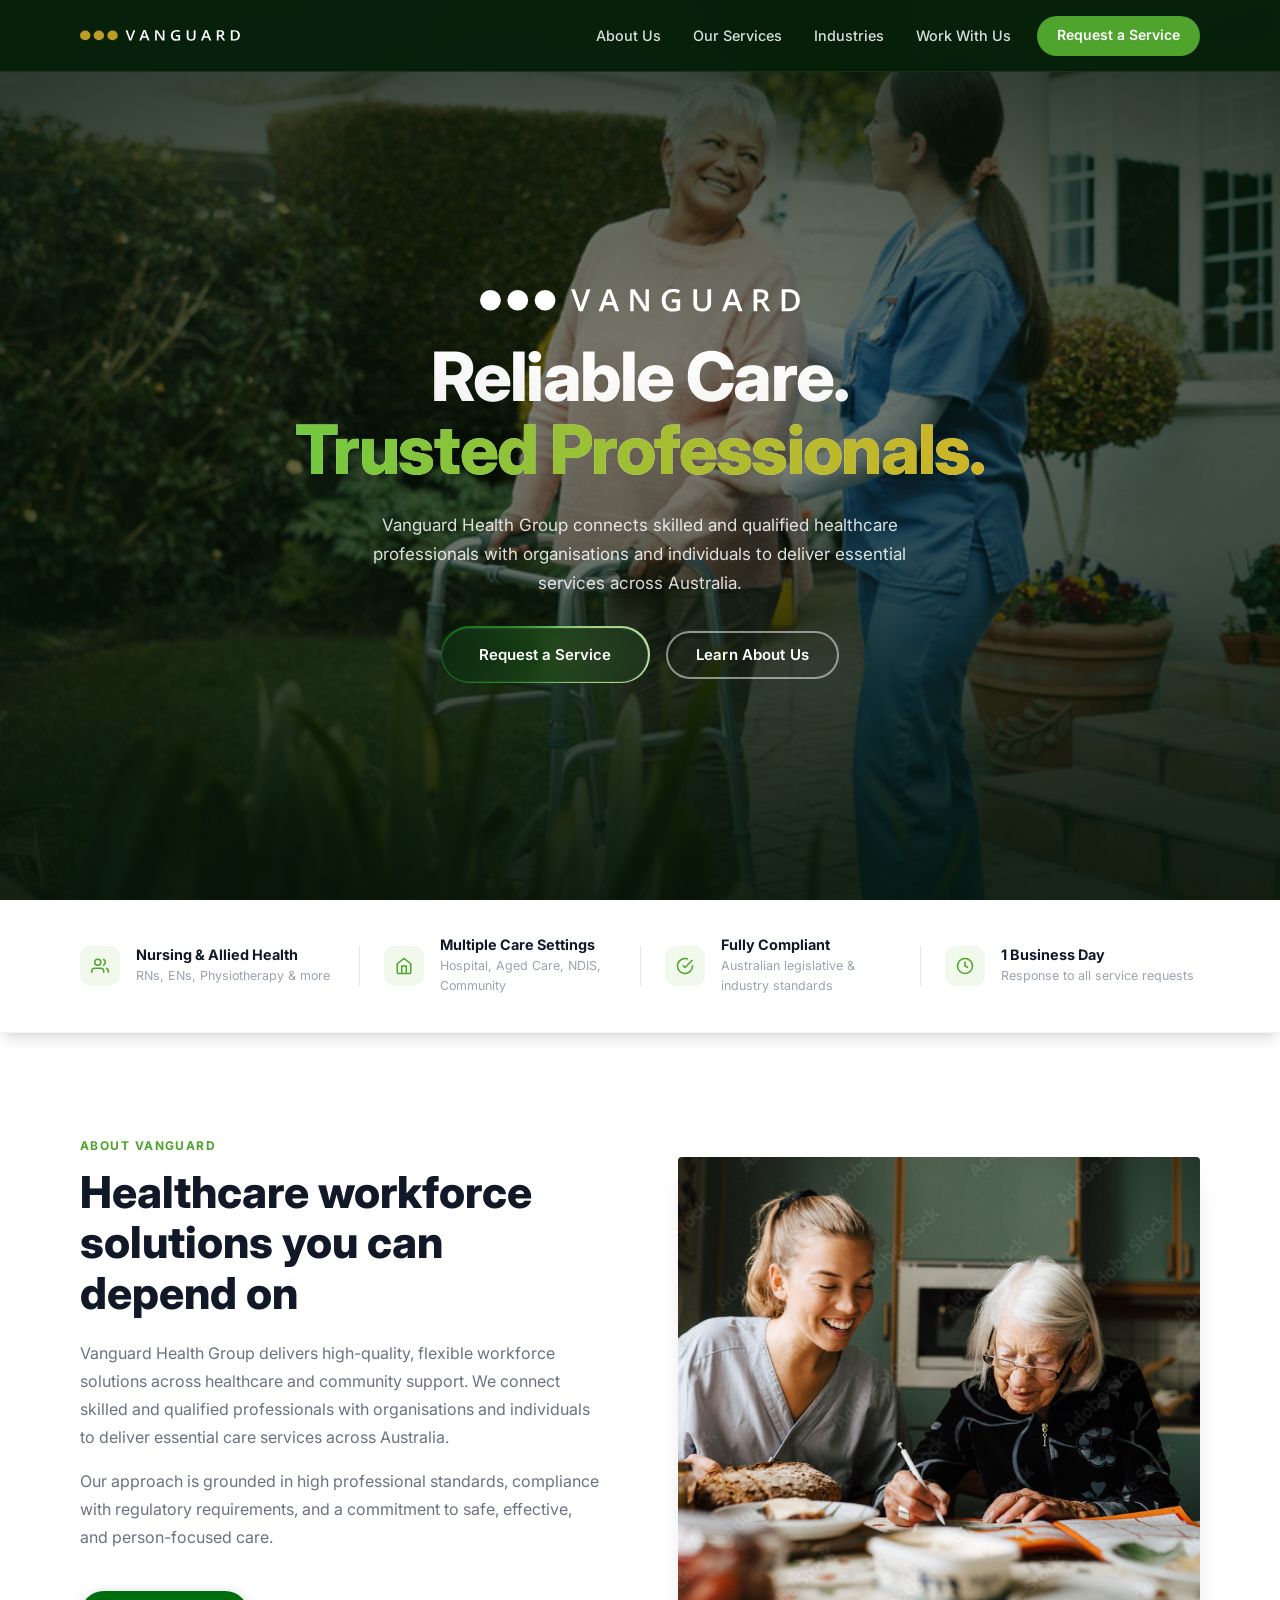
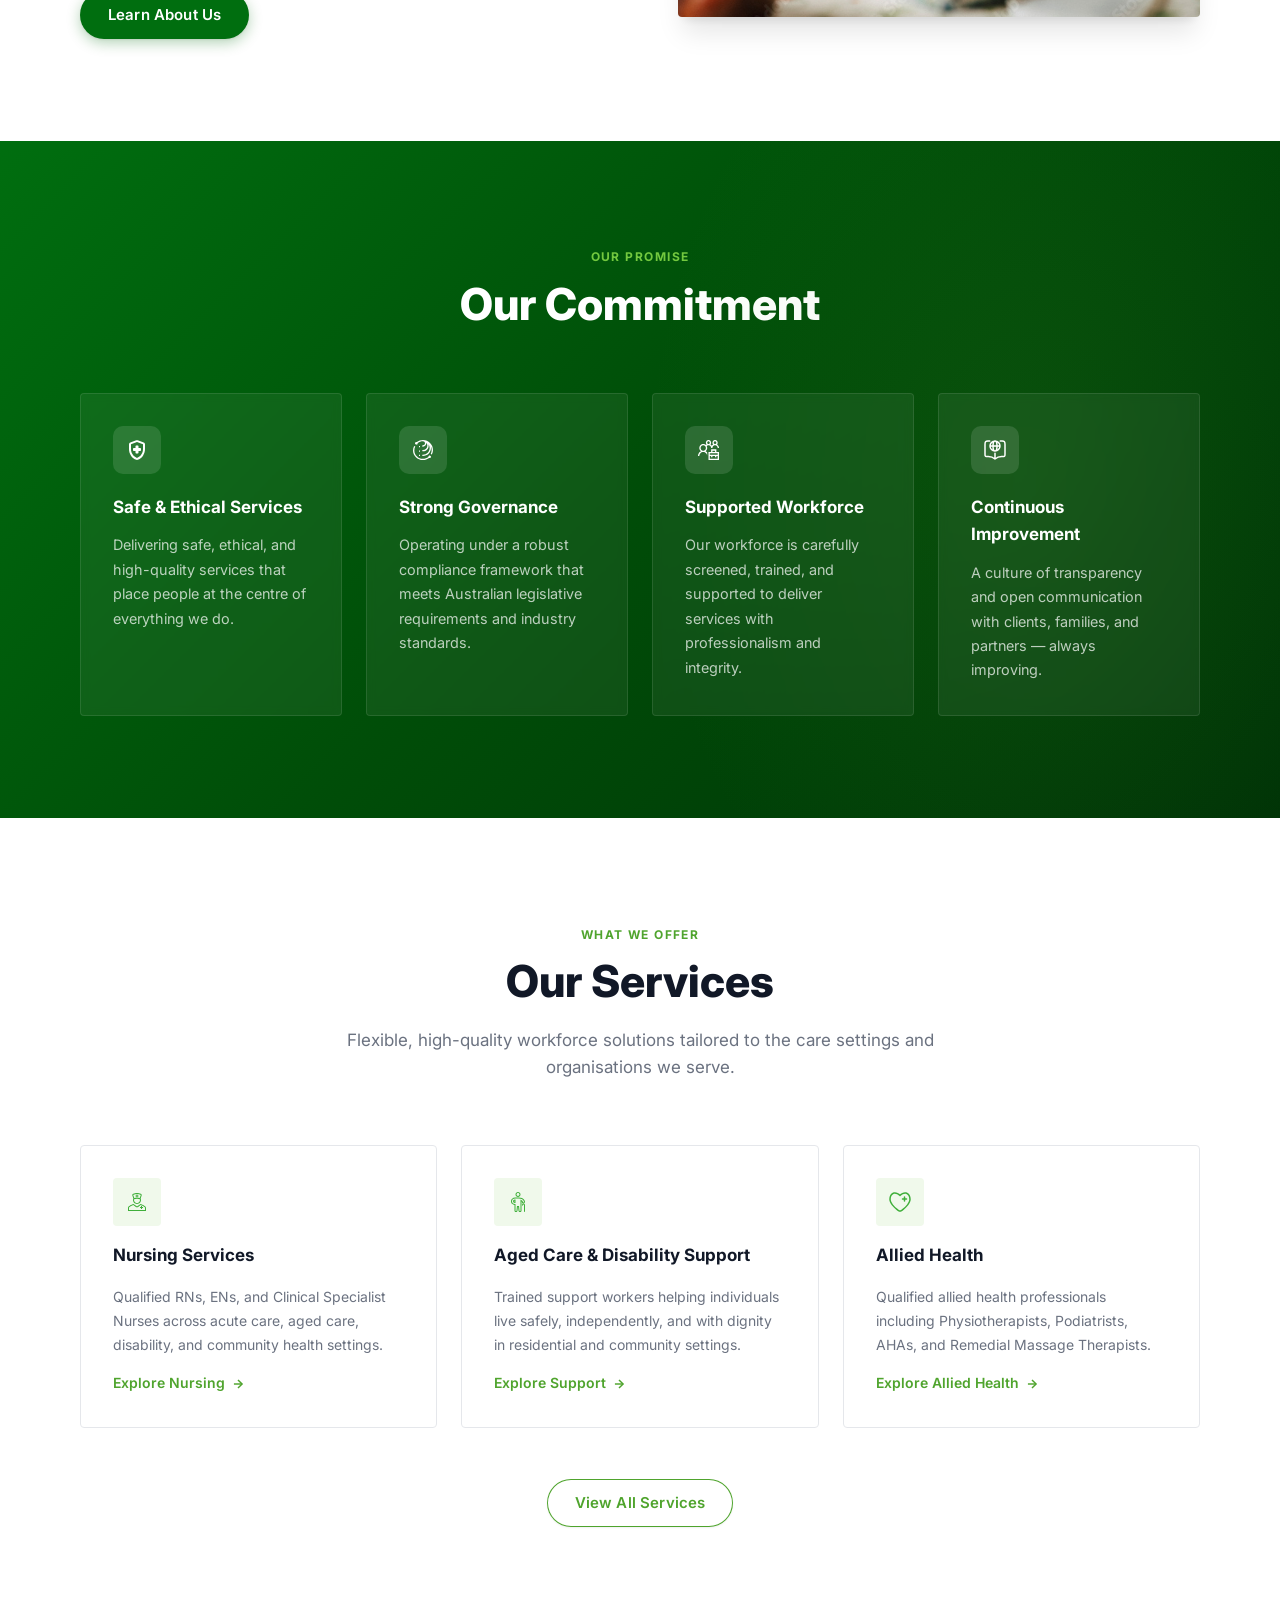
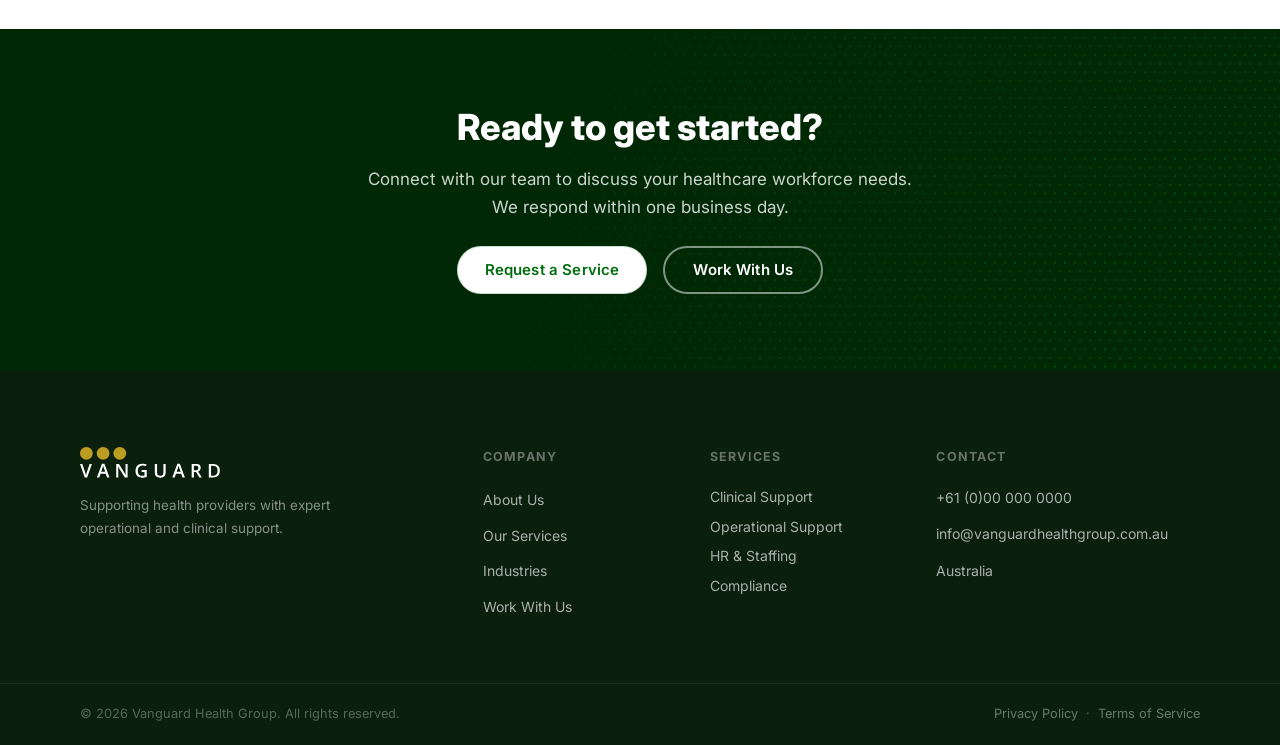
==== commit d7f7c52b: "Add mobile drawer, icon library, and brand logo updates - Left-side mobile nav drawer (Figma design)" ====
--- a/index.html
+++ b/index.html
@@ -16,7 +16,7 @@
   <header class="nav-wrapper" id="navbar">
     <nav class="nav container">
       <a href="index.html" class="nav-logo">
-        <img src="brand_assets/Logo + Wordmark (Horizontal).svg" alt="Vanguard Health Group" class="logo-img" />
+        <img src="brand_assets/Logo-TopNav.svg" alt="Vanguard Health Group" class="logo-img" />
       </a>
       <button class="nav-toggle" id="navToggle" aria-label="Toggle navigation" aria-expanded="false">
         <span></span><span></span><span></span>
@@ -31,6 +31,67 @@
     </nav>
   </header>
 
+  <!-- ========== MOBILE DRAWER ========== -->
+  <div class="nav-drawer-overlay" id="navDrawerOverlay" aria-hidden="true"></div>
+  <aside class="nav-drawer" id="navDrawer" aria-label="Site navigation" aria-hidden="true">
+    <button class="drawer-close" id="drawerClose" aria-label="Close navigation">
+      <svg viewBox="0 0 24 24" fill="none" stroke="currentColor" stroke-width="2" stroke-linecap="round" stroke-linejoin="round" aria-hidden="true"><line x1="18" y1="6" x2="6" y2="18"/><line x1="6" y1="6" x2="18" y2="18"/></svg>
+    </button>
+    <div class="drawer-logo">
+      <img src="brand_assets/Logo-TopNav.svg" alt="Vanguard Health Group" class="drawer-logo-img" />
+    </div>
+    <div class="drawer-divider"></div>
+    <nav class="drawer-nav">
+      <a href="about.html" class="drawer-item">
+        <div class="drawer-icon"><img src="Icons/Individuals.svg" alt="" class="icon-img" /></div>
+        <div class="drawer-labels">
+          <span class="drawer-label">About Us</span>
+          <span class="drawer-sub">Our story &amp; values</span>
+        </div>
+      </a>
+      <div class="drawer-divider"></div>
+      <a href="services.html" class="drawer-item">
+        <div class="drawer-icon"><img src="Icons/Allied health.svg" alt="" class="icon-img" /></div>
+        <div class="drawer-labels">
+          <span class="drawer-label">Our Services</span>
+          <span class="drawer-sub">Nursing, Support &amp; Allied health</span>
+        </div>
+      </a>
+      <div class="drawer-divider"></div>
+      <a href="industries.html" class="drawer-item">
+        <div class="drawer-icon"><img src="Icons/Hospital.svg" alt="" class="icon-img" /></div>
+        <div class="drawer-labels">
+          <span class="drawer-label">Industries</span>
+          <span class="drawer-sub">Sectors we support</span>
+        </div>
+      </a>
+      <div class="drawer-divider"></div>
+      <a href="work-with-us.html" class="drawer-item">
+        <div class="drawer-icon"><img src="Icons/Nurse.svg" alt="" class="icon-img" /></div>
+        <div class="drawer-labels">
+          <span class="drawer-label">Work With Us</span>
+          <span class="drawer-sub">Join our team</span>
+        </div>
+      </a>
+      <div class="drawer-divider"></div>
+      <a href="request.html" class="drawer-item">
+        <div class="drawer-icon">
+          <svg class="drawer-svg-icon" viewBox="0 0 24 24" fill="none" stroke="currentColor" stroke-width="1.5" stroke-linecap="round" stroke-linejoin="round" aria-hidden="true"><path d="M6.62 10.79a15.05 15.05 0 0 0 6.59 6.59l2.2-2.2a1 1 0 0 1 1.02-.24 11.36 11.36 0 0 0 3.57.57 1 1 0 0 1 1 1V20a1 1 0 0 1-1 1A17 17 0 0 1 3 4a1 1 0 0 1 1-1h3.5a1 1 0 0 1 1 1 11.36 11.36 0 0 0 .57 3.57 1 1 0 0 1-.25 1.02z"/></svg>
+        </div>
+        <div class="drawer-labels">
+          <span class="drawer-label">Request a Service</span>
+          <span class="drawer-sub">Contact us to request our services</span>
+        </div>
+      </a>
+      <div class="drawer-divider"></div>
+    </nav>
+    <div class="drawer-footer">
+      <p><a href="tel:+61000000000">+61 000 000 000</a></p>
+      <p><a href="mailto:info@vanguardhealthgroup.com.au">info@vanguardhealthgroup.com.au</a></p>
+      <p>&copy; 2026 Vanguard Health Group.<br>All rights reserved.</p>
+    </div>
+  </aside>
+
   <main>
 
     <!-- ========== HERO ========== -->
@@ -42,7 +103,7 @@
         <div class="hero-retro-text">
           <!-- Logo -->
           <img
-            src="brand_assets/Logo + Wordmark + Trademark.svg"
+            src="brand_assets/Logo-TopNav.svg"
             alt="Vanguard Health Group"
             class="hero-retro-logo"
           />
@@ -148,28 +209,28 @@
         <div class="commitment-grid">
           <div class="commitment-card">
             <div class="commitment-icon" aria-hidden="true">
-              <svg viewBox="0 0 24 24" fill="none" stroke="currentColor" stroke-width="2"><path d="M12 22s8-4 8-10V5l-8-3-8 3v7c0 6 8 10 8 10z"/></svg>
+              <img src="Icons/Safety.svg" alt="" class="icon-img" />
             </div>
             <h3>Safe &amp; Ethical Services</h3>
             <p>Delivering safe, ethical, and high-quality services that place people at the centre of everything we do.</p>
           </div>
           <div class="commitment-card">
             <div class="commitment-icon" aria-hidden="true">
-              <svg viewBox="0 0 24 24" fill="none" stroke="currentColor" stroke-width="2"><path d="M14 2H6a2 2 0 0 0-2 2v16a2 2 0 0 0 2 2h12a2 2 0 0 0 2-2V8z"/><polyline points="14 2 14 8 20 8"/><line x1="16" y1="13" x2="8" y2="13"/><line x1="16" y1="17" x2="8" y2="17"/></svg>
+              <img src="Icons/Governance.svg" alt="" class="icon-img" />
             </div>
             <h3>Strong Governance</h3>
             <p>Operating under a robust compliance framework that meets Australian legislative requirements and industry standards.</p>
           </div>
           <div class="commitment-card">
             <div class="commitment-icon" aria-hidden="true">
-              <svg viewBox="0 0 24 24" fill="none" stroke="currentColor" stroke-width="2"><path d="M17 21v-2a4 4 0 0 0-4-4H5a4 4 0 0 0-4 4v2"/><circle cx="9" cy="7" r="4"/><path d="M23 21v-2a4 4 0 0 0-3-3.87"/><path d="M16 3.13a4 4 0 0 1 0 7.75"/></svg>
+              <img src="Icons/Workforce.svg" alt="" class="icon-img" />
             </div>
             <h3>Supported Workforce</h3>
             <p>Our workforce is carefully screened, trained, and supported to deliver services with professionalism and integrity.</p>
           </div>
           <div class="commitment-card">
             <div class="commitment-icon" aria-hidden="true">
-              <svg viewBox="0 0 24 24" fill="none" stroke="currentColor" stroke-width="2"><polyline points="23 6 13.5 15.5 8.5 10.5 1 18"/><polyline points="17 6 23 6 23 12"/></svg>
+              <img src="Icons/Continous learning.svg" alt="" class="icon-img" />
             </div>
             <h3>Continuous Improvement</h3>
             <p>A culture of transparency and open communication with clients, families, and partners — always improving.</p>
@@ -189,7 +250,7 @@
         <div class="services-preview-grid">
           <div class="preview-card">
             <div class="preview-card-icon" aria-hidden="true">
-              <svg viewBox="0 0 24 24" fill="none" stroke="currentColor" stroke-width="2"><path d="M22 12h-4l-3 9L9 3l-3 9H2"/></svg>
+              <img src="Icons/Nurse.svg" alt="" class="icon-img" />
             </div>
             <h3>Nursing Services</h3>
             <p>Qualified RNs, ENs, and Clinical Specialist Nurses across acute care, aged care, disability, and community health settings.</p>
@@ -200,7 +261,7 @@
           </div>
           <div class="preview-card">
             <div class="preview-card-icon" aria-hidden="true">
-              <svg viewBox="0 0 24 24" fill="none" stroke="currentColor" stroke-width="2"><path d="M20.84 4.61a5.5 5.5 0 0 0-7.78 0L12 5.67l-1.06-1.06a5.5 5.5 0 0 0-7.78 7.78l1.06 1.06L12 21.23l7.78-7.78 1.06-1.06a5.5 5.5 0 0 0 0-7.78z"/></svg>
+              <img src="Icons/Age care.svg" alt="" class="icon-img" />
             </div>
             <h3>Aged Care &amp; Disability Support</h3>
             <p>Trained support workers helping individuals live safely, independently, and with dignity in residential and community settings.</p>
@@ -211,7 +272,7 @@
           </div>
           <div class="preview-card">
             <div class="preview-card-icon" aria-hidden="true">
-              <svg viewBox="0 0 24 24" fill="none" stroke="currentColor" stroke-width="2"><circle cx="12" cy="12" r="10"/><line x1="12" y1="8" x2="12" y2="16"/><line x1="8" y1="12" x2="16" y2="12"/></svg>
+              <img src="Icons/Allied health.svg" alt="" class="icon-img" />
             </div>
             <h3>Allied Health</h3>
             <p>Qualified allied health professionals including Physiotherapists, Podiatrists, AHAs, and Remedial Massage Therapists.</p>
@@ -247,54 +308,41 @@
     <div class="container footer-grid">
       <div class="footer-brand">
         <a href="index.html" class="footer-brand-logo">
-          <img src="brand_assets/Logo + Wordmark (Horizontal).svg" alt="Vanguard Health Group" class="logo-img logo-img--white" width="140" height="16" />
-          <span class="footer-logo-sub">HEALTH GROUP Pty Ltd</span>
+          <img src="brand_assets/Logo-Footer.svg" alt="Vanguard Health Group" class="footer-logo-img" />
         </a>
-        <p class="footer-tagline">Reliable Care. Trusted Professionals.</p>
-        <p class="footer-desc">Delivering high-quality, flexible workforce solutions across healthcare and community support in Australia.</p>
+        <p class="footer-desc">Supporting health providers with expert operational and clinical support.</p>
       </div>
       <div class="footer-nav">
-        <h4>Quick Links</h4>
+        <h4>Company</h4>
         <ul role="list">
           <li><a href="about.html">About Us</a></li>
           <li><a href="services.html">Our Services</a></li>
           <li><a href="industries.html">Industries</a></li>
-          <li><a href="request.html">Request a Service</a></li>
           <li><a href="work-with-us.html">Work With Us</a></li>
         </ul>
       </div>
       <div class="footer-services">
         <h4>Services</h4>
         <ul role="list">
-          <li>Nursing Services</li>
-          <li>Aged Care Support</li>
-          <li>Disability Support</li>
-          <li>Allied Health</li>
-          <li>Hospital Staffing</li>
+          <li>Clinical Support</li>
+          <li>Operational Support</li>
+          <li>HR &amp; Staffing</li>
+          <li>Compliance</li>
         </ul>
       </div>
       <div class="footer-contact">
-        <h4>Contact Us</h4>
+        <h4>Contact</h4>
         <address>
-          <p>
-            <svg viewBox="0 0 24 24" fill="none" stroke="currentColor" stroke-width="2" aria-hidden="true"><path d="M22 16.92v3a2 2 0 0 1-2.18 2 19.79 19.79 0 0 1-8.63-3.07A19.5 19.5 0 0 1 4.69 12 19.79 19.79 0 0 1 1.62 3.37 2 2 0 0 1 3.6 1.18h3a2 2 0 0 1 2 1.72c.127.96.361 1.903.7 2.81a2 2 0 0 1-.45 2.11L7.91 8.77a16 16 0 0 0 6 6l.96-.93a2 2 0 0 1 2.11-.45c.907.339 1.85.573 2.81.7a2 2 0 0 1 1.72 2z"/></svg>
-            <a href="tel:+61000000000">+61 (0)00 000 0000</a>
-          </p>
-          <p>
-            <svg viewBox="0 0 24 24" fill="none" stroke="currentColor" stroke-width="2" aria-hidden="true"><path d="M4 4h16c1.1 0 2 .9 2 2v12c0 1.1-.9 2-2 2H4c-1.1 0-2-.9-2-2V6c0-1.1.9-2 2-2z"/><polyline points="22,6 12,13 2,6"/></svg>
-            <a href="mailto:info@vanguardhealthgroup.com.au">info@vanguardhealthgroup.com.au</a>
-          </p>
-          <p>
-            <svg viewBox="0 0 24 24" fill="none" stroke="currentColor" stroke-width="2" aria-hidden="true"><path d="M21 10c0 7-9 13-9 13s-9-6-9-13a9 9 0 0 1 18 0z"/><circle cx="12" cy="10" r="3"/></svg>
-            Australia
-          </p>
+          <p><a href="tel:+61000000000">+61 (0)00 000 0000</a></p>
+          <p><a href="mailto:info@vanguardhealthgroup.com.au">info@vanguardhealthgroup.com.au</a></p>
+          <p>Australia</p>
         </address>
       </div>
     </div>
     <div class="footer-bottom">
       <div class="container footer-bottom-inner">
-        <p>&copy; 2026 Vanguard Health Group Pty Ltd. All rights reserved.</p>
-        <p class="footer-legal">ABN: XX XXX XXX XXX &nbsp;|&nbsp; <a href="#">Privacy Policy</a> &nbsp;|&nbsp; <a href="#">Terms of Service</a></p>
+        <p>&copy; 2026 Vanguard Health Group. All rights reserved.</p>
+        <p class="footer-legal"><a href="#">Privacy Policy</a> &nbsp;&middot;&nbsp; <a href="#">Terms of Service</a></p>
       </div>
     </div>
   </footer>
--- a/css/styles.css
+++ b/css/styles.css
@@ -386,6 +386,30 @@
   filter: brightness(0) invert(1);
 }
 
+/* ── Icon image library ───────────────────────────────────── */
+.icon-img {
+  width: 24px;
+  height: 24px;
+  display: block;
+  flex-shrink: 0;
+  transition: filter 0.2s ease;
+}
+
+/* Dark green sections → white icons */
+.commitment-section .icon-img,
+.mission-card--green .icon-img,
+.mission-card--gold .icon-img {
+  filter: brightness(0) invert(1);
+}
+
+/* Light sections → brand green icons */
+.service-icon .icon-img,
+.preview-card-icon .icon-img,
+.industry-icon .icon-img,
+.image-placeholder-icon .icon-img {
+  filter: brightness(0) saturate(100%) invert(49%) sepia(83%) saturate(406%) hue-rotate(69deg) brightness(98%) contrast(91%);
+}
+
 /* ── Image Placeholders ───────────────────────────────────── */
 .image-placeholder {
   background: linear-gradient(135deg, var(--gray-100) 0%, var(--green-bg) 100%);
@@ -452,7 +476,6 @@
 .nav-logo .logo-img {
   width: 160px;
   height: auto;
-  filter: brightness(0) invert(1);
 }
 
 .nav-links {
@@ -1139,6 +1162,10 @@
   background: var(--green-main);
   color: var(--white);
   box-shadow: 0 4px 12px rgba(79,164,45,.3);
+}
+
+.industry-card:hover .industry-icon .icon-img {
+  filter: brightness(0) invert(1) !important;
 }
 
 .industry-icon svg { width: 1.25rem; height: 1.25rem; }
@@ -1486,24 +1513,14 @@
 }
 
 .footer-brand-logo {
-  display: flex;
-  align-items: center;
-  gap: .75rem;
+  display: inline-flex;
   margin-bottom: 1rem;
   text-decoration: none;
 }
 
-.footer-logo-sub {
-  font-size: .6rem; font-weight: 700; letter-spacing: .12em;
-  text-transform: uppercase; color: rgba(255,255,255,.45);
-  border-left: 1px solid rgba(255,255,255,.2);
-  padding-left: .75rem;
-}
-
-.footer-tagline {
-  font-size: .875rem; font-weight: 700;
-  color: var(--gold-light); letter-spacing: .03em;
-  margin-bottom: .75rem;
+.footer-logo-img {
+  width: 140px;
+  height: auto;
 }
 
 .footer-desc {
@@ -1809,6 +1826,122 @@
 
 .animate-in { animation: fadeUp .55s ease both; }
 
+/* ── MOBILE DRAWER ───────────────────────────────────────── */
+.nav-drawer-overlay {
+  position: fixed;
+  inset: 0;
+  background: rgba(0, 0, 0, 0.55);
+  z-index: 1001;
+  opacity: 0;
+  pointer-events: none;
+  transition: opacity 0.3s ease;
+}
+.nav-drawer-overlay.open {
+  opacity: 1;
+  pointer-events: auto;
+}
+
+.nav-drawer {
+  position: fixed;
+  top: 0; left: 0; bottom: 0;
+  width: 280px;
+  max-width: 92vw;
+  background: #06200A;
+  z-index: 1002;
+  display: flex;
+  flex-direction: column;
+  padding: 24px;
+  transform: translateX(-110%);
+  transition: transform 0.32s cubic-bezier(0.4, 0, 0.2, 1);
+  overflow-y: auto;
+  will-change: transform;
+}
+.nav-drawer.open { transform: translateX(0); }
+
+.drawer-close {
+  align-self: flex-end;
+  display: flex;
+  align-items: center;
+  justify-content: center;
+  width: 36px; height: 36px;
+  border-radius: 100px;
+  background: rgba(255,255,255,0.12);
+  border: none;
+  cursor: pointer;
+  color: var(--white);
+  flex-shrink: 0;
+  transition: background var(--transition);
+  margin-bottom: 4px;
+}
+.drawer-close:hover { background: rgba(255,255,255,0.2); }
+.drawer-close svg { width: 14px; height: 14px; pointer-events: none; }
+
+.drawer-logo { padding: 12px 0 20px; }
+.drawer-logo-img { width: 120px; height: auto; display: block; }
+
+.drawer-divider {
+  height: 1px;
+  background: rgba(255,255,255,0.08);
+  flex-shrink: 0;
+}
+
+.drawer-nav { display: flex; flex-direction: column; }
+
+.drawer-item {
+  display: flex;
+  align-items: center;
+  gap: 16px;
+  padding: 17px 8px;
+  text-decoration: none;
+  border-radius: var(--radius);
+  transition: background var(--transition);
+}
+.drawer-item:hover { background: rgba(255,255,255,0.05); }
+.drawer-item.active .drawer-label { color: var(--green-light); }
+
+.drawer-icon {
+  width: 24px; height: 24px;
+  flex-shrink: 0;
+  display: flex;
+  align-items: center;
+  justify-content: center;
+}
+.drawer-icon .icon-img { filter: brightness(0) invert(1); }
+.drawer-svg-icon { width: 24px; height: 24px; color: var(--white); flex-shrink: 0; }
+
+.drawer-labels { display: flex; flex-direction: column; gap: 2px; }
+.drawer-label {
+  font-size: 16px;
+  font-weight: 500;
+  color: rgba(255,255,255,0.88);
+  line-height: 1.3;
+}
+.drawer-sub {
+  font-size: 11px;
+  font-weight: 400;
+  color: rgba(255,255,255,0.45);
+  line-height: 1.3;
+}
+
+.drawer-footer {
+  margin-top: auto;
+  padding-top: 16px;
+  border-top: 1px solid rgba(255,255,255,0.08);
+  display: flex;
+  flex-direction: column;
+  gap: 5px;
+  text-align: center;
+}
+.drawer-footer a,
+.drawer-footer p {
+  color: rgba(255,255,255,0.35);
+  font-size: 11px;
+  line-height: 1.4;
+  text-decoration: none;
+}
+.drawer-footer a[href^="mailto"] { text-decoration: underline; }
+.drawer-footer a:hover { color: rgba(255,255,255,0.65); }
+
 /* ── RESPONSIVE ──────────────────────────────────────────── */
 @media (max-width: 1100px) {
   .stats-grid { grid-template-columns: 1fr 1fr; }
@@ -1836,34 +1969,7 @@
   :root { --nav-h: 64px; }
 
   .nav-toggle { display: flex; }
-
-  .nav-links {
-    position: fixed;
-    top: var(--nav-h); left: 0; right: 0;
-    background: rgba(6, 32, 10, 0.98);
-    flex-direction: column;
-    align-items: stretch;
-    padding: 2rem;
-    box-shadow: 0 8px 24px rgba(0,0,0,.35);
-    gap: .5rem;
-    border-top: 1px solid rgba(255,255,255,0.08);
-    transform: translateY(-110%);
-    opacity: 0;
-    transition: transform .3s ease, opacity .3s ease;
-    pointer-events: none;
-    z-index: 999;
-    height: auto;
-    overflow: visible;
-  }
-
-  .nav-links.open {
-    transform: translateY(0);
-    opacity: 1;
-    pointer-events: auto;
-  }
-
-  .nav-link { padding: 1.75rem 2rem; border-radius: var(--radius); font-size: 1.8rem; }
-  .nav-cta  { margin: .5rem 0 0; text-align: center; justify-content: center; height: 72px; font-size: 1.8rem; }
+  .nav-links  { display: none; }
 
   .split-layout,
   .split-layout--reverse { grid-template-columns: 1fr; direction: ltr; }
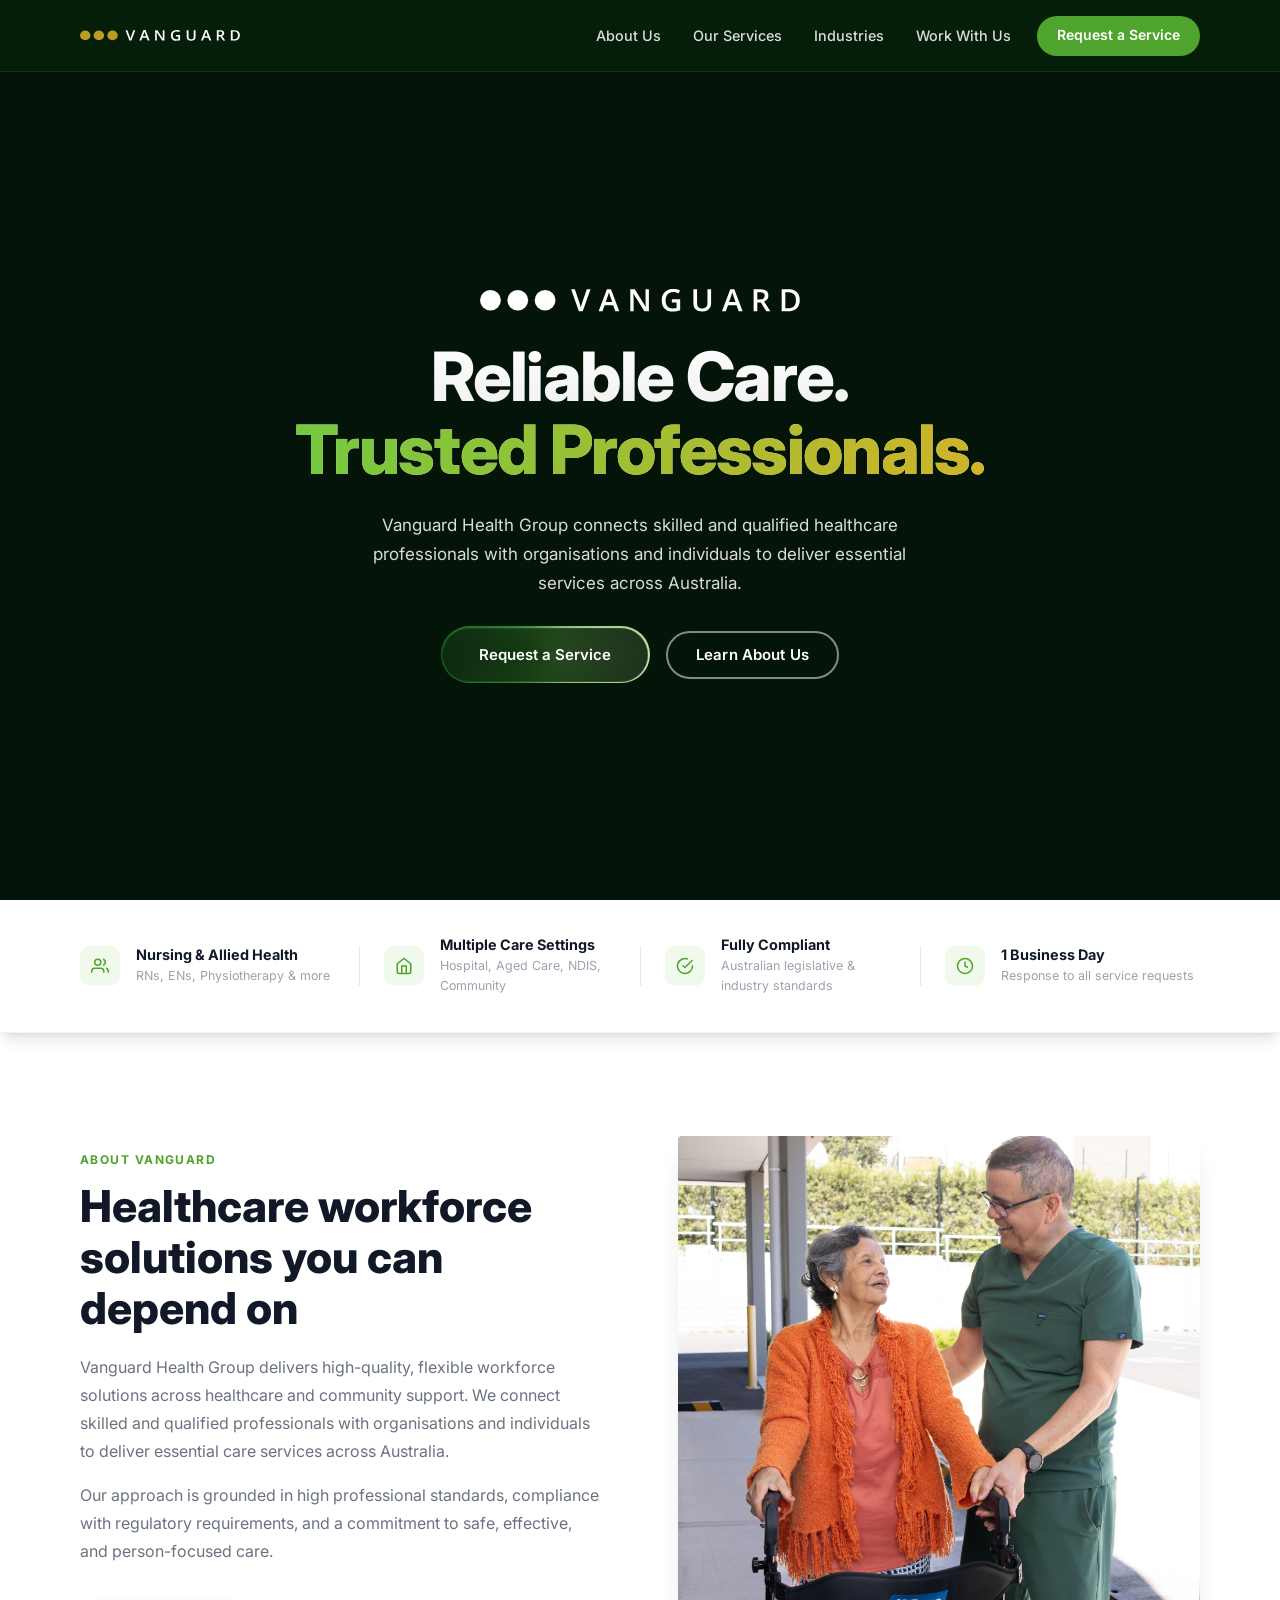
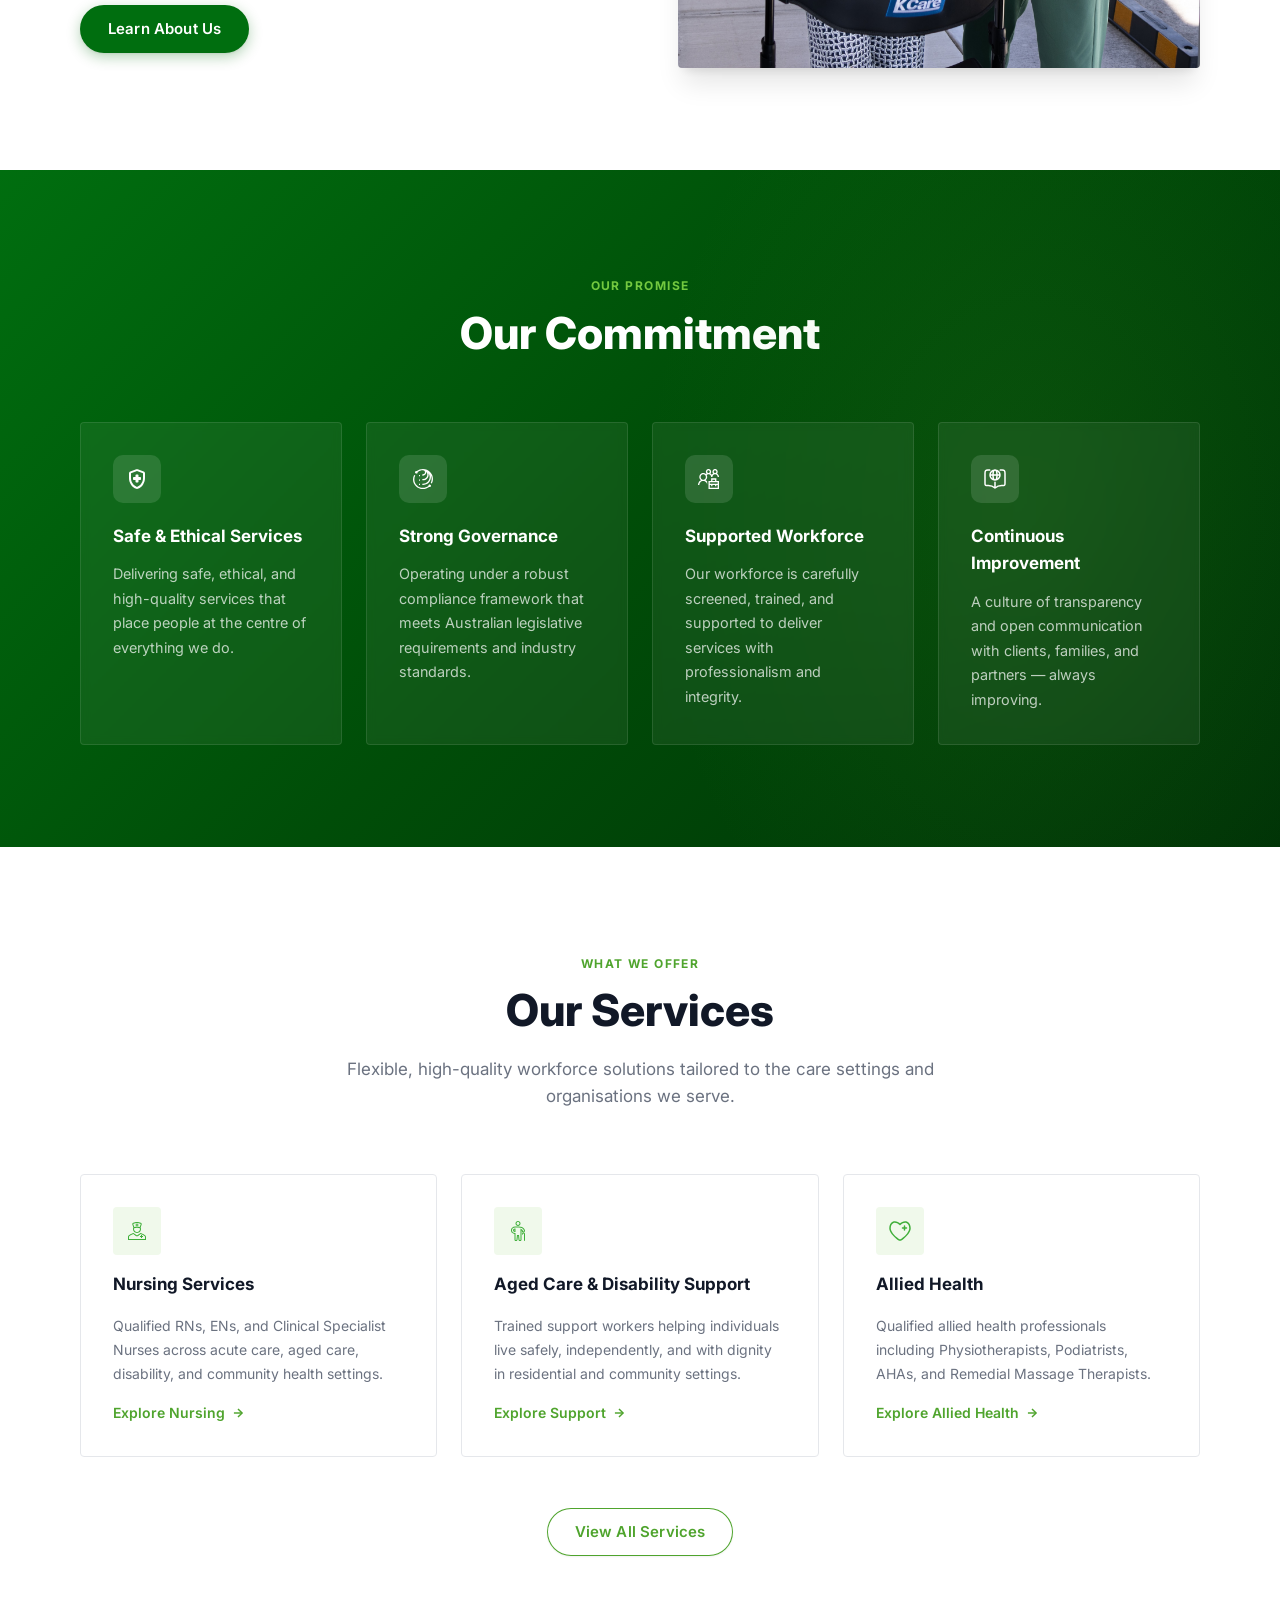
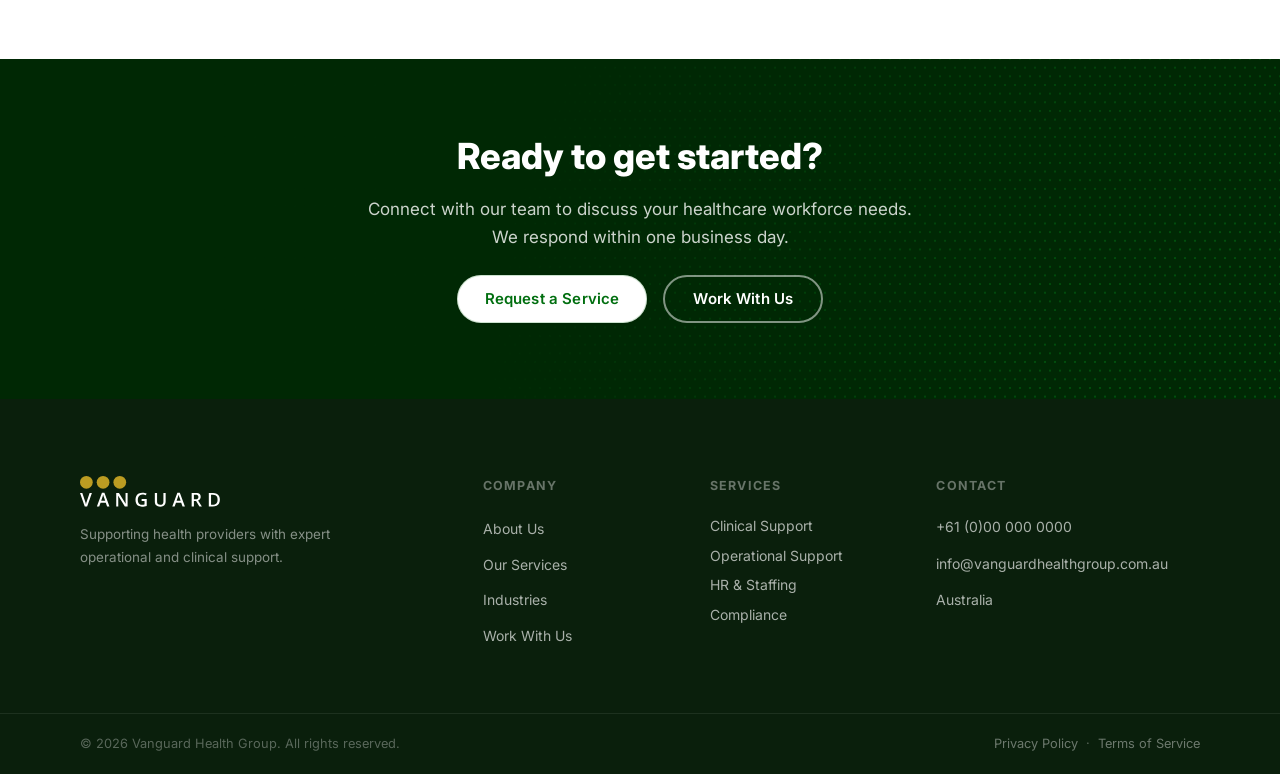
==== commit 2ba5c29b: "Fix image references to use updated .JPG filenames Co-Authored-By: Claude Sonnet 4.6 <noreply@anthro" ====
--- a/index.html
+++ b/index.html
@@ -5,10 +5,51 @@
   <meta name="viewport" content="width=device-width, initial-scale=1.0" />
   <meta name="description" content="Vanguard Health Group delivers high-quality, flexible workforce solutions across healthcare and community support in Australia." />
   <title>Vanguard Health Group | Reliable Care. Trusted Professionals.</title>
+  <!-- Favicon -->
+  <link rel="icon" type="image/svg+xml" href="brand_assets/Favicon.svg" />
+  <link rel="apple-touch-icon" href="brand_assets/Apple touch.svg" />
+  <meta name="theme-color" content="#06200A" />
+  <!-- Canonical -->
+  <link rel="canonical" href="https://www.vanguardhealthgroup.com.au/" />
+  <!-- Open Graph -->
+  <meta property="og:type" content="website" />
+  <meta property="og:site_name" content="Vanguard Health Group" />
+  <meta property="og:url" content="https://www.vanguardhealthgroup.com.au/" />
+  <meta property="og:title" content="Vanguard Health Group | Reliable Care. Trusted Professionals." />
+  <meta property="og:description" content="Vanguard Health Group delivers high-quality, flexible workforce solutions across healthcare and community support in Australia." />
+  <meta property="og:image" content="https://www.vanguardhealthgroup.com.au/brand_assets/og-Image.jpg" />
+  <!-- Twitter Card -->
+  <meta name="twitter:card" content="summary_large_image" />
+  <meta name="twitter:title" content="Vanguard Health Group | Reliable Care. Trusted Professionals." />
+  <meta name="twitter:description" content="Vanguard Health Group delivers high-quality, flexible workforce solutions across healthcare and community support in Australia." />
+  <meta name="twitter:image" content="https://www.vanguardhealthgroup.com.au/brand_assets/og-Image.jpg" />
   <link rel="preconnect" href="https://fonts.googleapis.com" />
   <link rel="preconnect" href="https://fonts.gstatic.com" crossorigin />
   <link href="https://fonts.googleapis.com/css2?family=Inter:wght@300;400;500;600;700;800&display=swap" rel="stylesheet" />
   <link rel="stylesheet" href="css/styles.css" />
+  <!-- Schema: Organization -->
+  <script type="application/ld+json">
+  {
+    "@context": "https://schema.org",
+    "@type": "Organization",
+    "name": "Vanguard Health Group",
+    "url": "https://www.vanguardhealthgroup.com.au",
+    "logo": "https://www.vanguardhealthgroup.com.au/brand_assets/Logo-TopNav.svg",
+    "description": "Vanguard Health Group delivers high-quality, flexible workforce solutions across healthcare and community support in Australia.",
+    "contactPoint": {
+      "@type": "ContactPoint",
+      "email": "info@vanguardhealthgroup.com.au",
+      "contactType": "customer service",
+      "areaServed": "AU",
+      "availableLanguage": "English"
+    },
+    "address": {
+      "@type": "PostalAddress",
+      "addressCountry": "AU"
+    },
+    "sameAs": []
+  }
+  </script>
 </head>
 <body>
 
@@ -191,7 +232,7 @@
         </div>
         <div class="split-visual">
           <img
-            src="brand_assets/Index_Helath_workforce_solutions.jpeg"
+            src="brand_assets/Index_Helath_workforce_solutions.JPG"
             alt="Healthcare workforce professionals"
             class="split-img"
           />
--- a/css/styles.css
+++ b/css/styles.css
@@ -1000,7 +1000,20 @@
   box-shadow: var(--shadow-xl);
 }
 
-.service-image-wrap { position: relative; }
+.service-image-wrap {
+  position: relative;
+  aspect-ratio: 16 / 9;
+  overflow: hidden;
+  border-bottom: 1px solid var(--gray-200);
+}
+
+.service-image-wrap .service-img {
+  display: block;
+  width: 100%;
+  height: 100%;
+  object-fit: cover;
+  object-position: center;
+}
 
 .service-image-wrap .image-placeholder {
   border-radius: 0;
@@ -1980,6 +1993,39 @@
   .request-layout,
   .work-layout   { grid-template-columns: 1fr; }
   .directors-grid { grid-template-columns: 1fr; }
+
+  /* ── Full-bleed: service cards (overflow:hidden blocks child negative margins) */
+  .service-card {
+    margin-inline: calc(-1 * clamp(1rem, 4vw, 2.5rem));
+    border-radius: 0;
+    box-shadow: none;
+    border-bottom: 1px solid var(--gray-200);
+  }
+  .service-card .service-body {
+    padding-inline: clamp(1rem, 4vw, 2.5rem);
+  }
+
+  /* ── Full-bleed: form cards ───────────────────────────── */
+  .form-card,
+  .benefits-card {
+    margin-inline: calc(-1 * clamp(1rem, 4vw, 2.5rem));
+    border-radius: 0;
+    border-left: none;
+    border-right: none;
+    position: static;
+  }
+
+  /* ── Full-bleed: split-layout images ──────────────────── */
+  .split-visual {
+    margin-inline: calc(-1 * clamp(1rem, 4vw, 2.5rem));
+  }
+  .split-img,
+  .split-img--medium {
+    border-radius: 0;
+    box-shadow: none;
+    min-height: 260px;
+    max-height: 340px;
+  }
 }
 
 @media (max-width: 680px) {
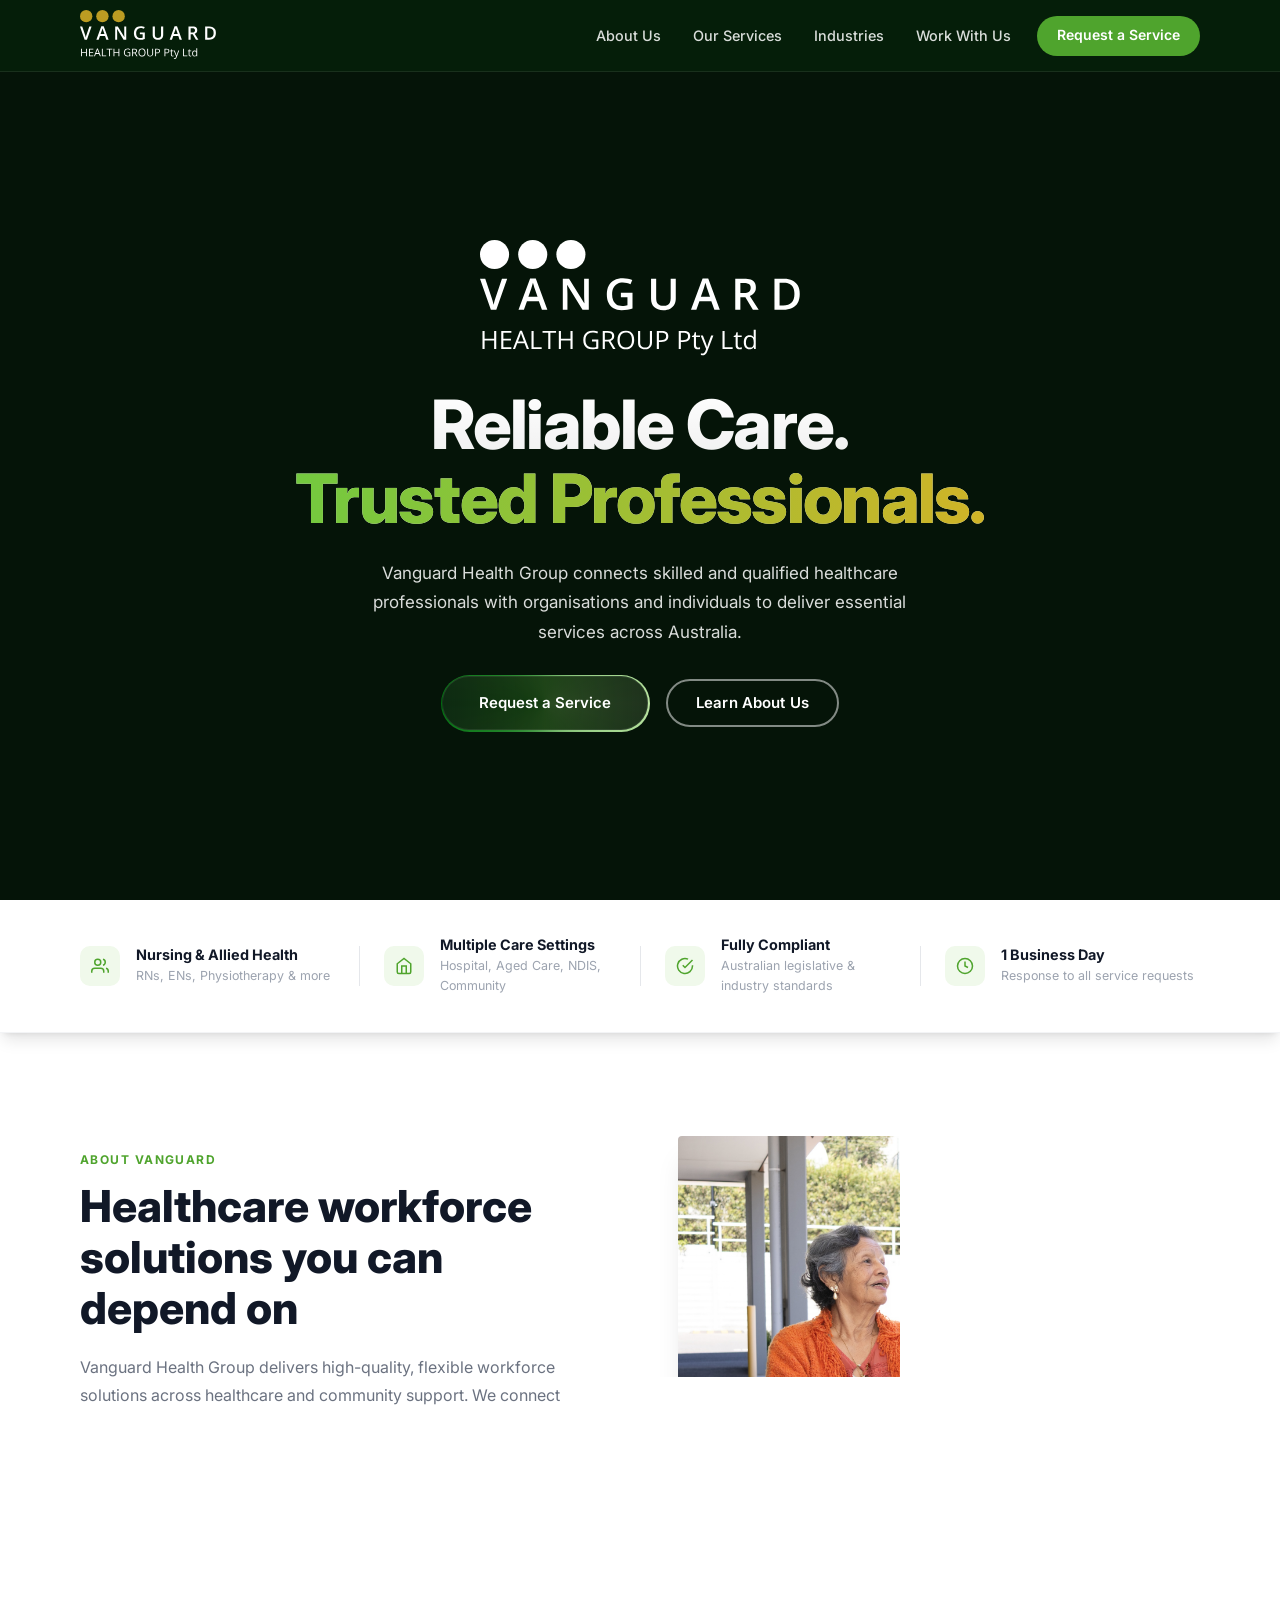
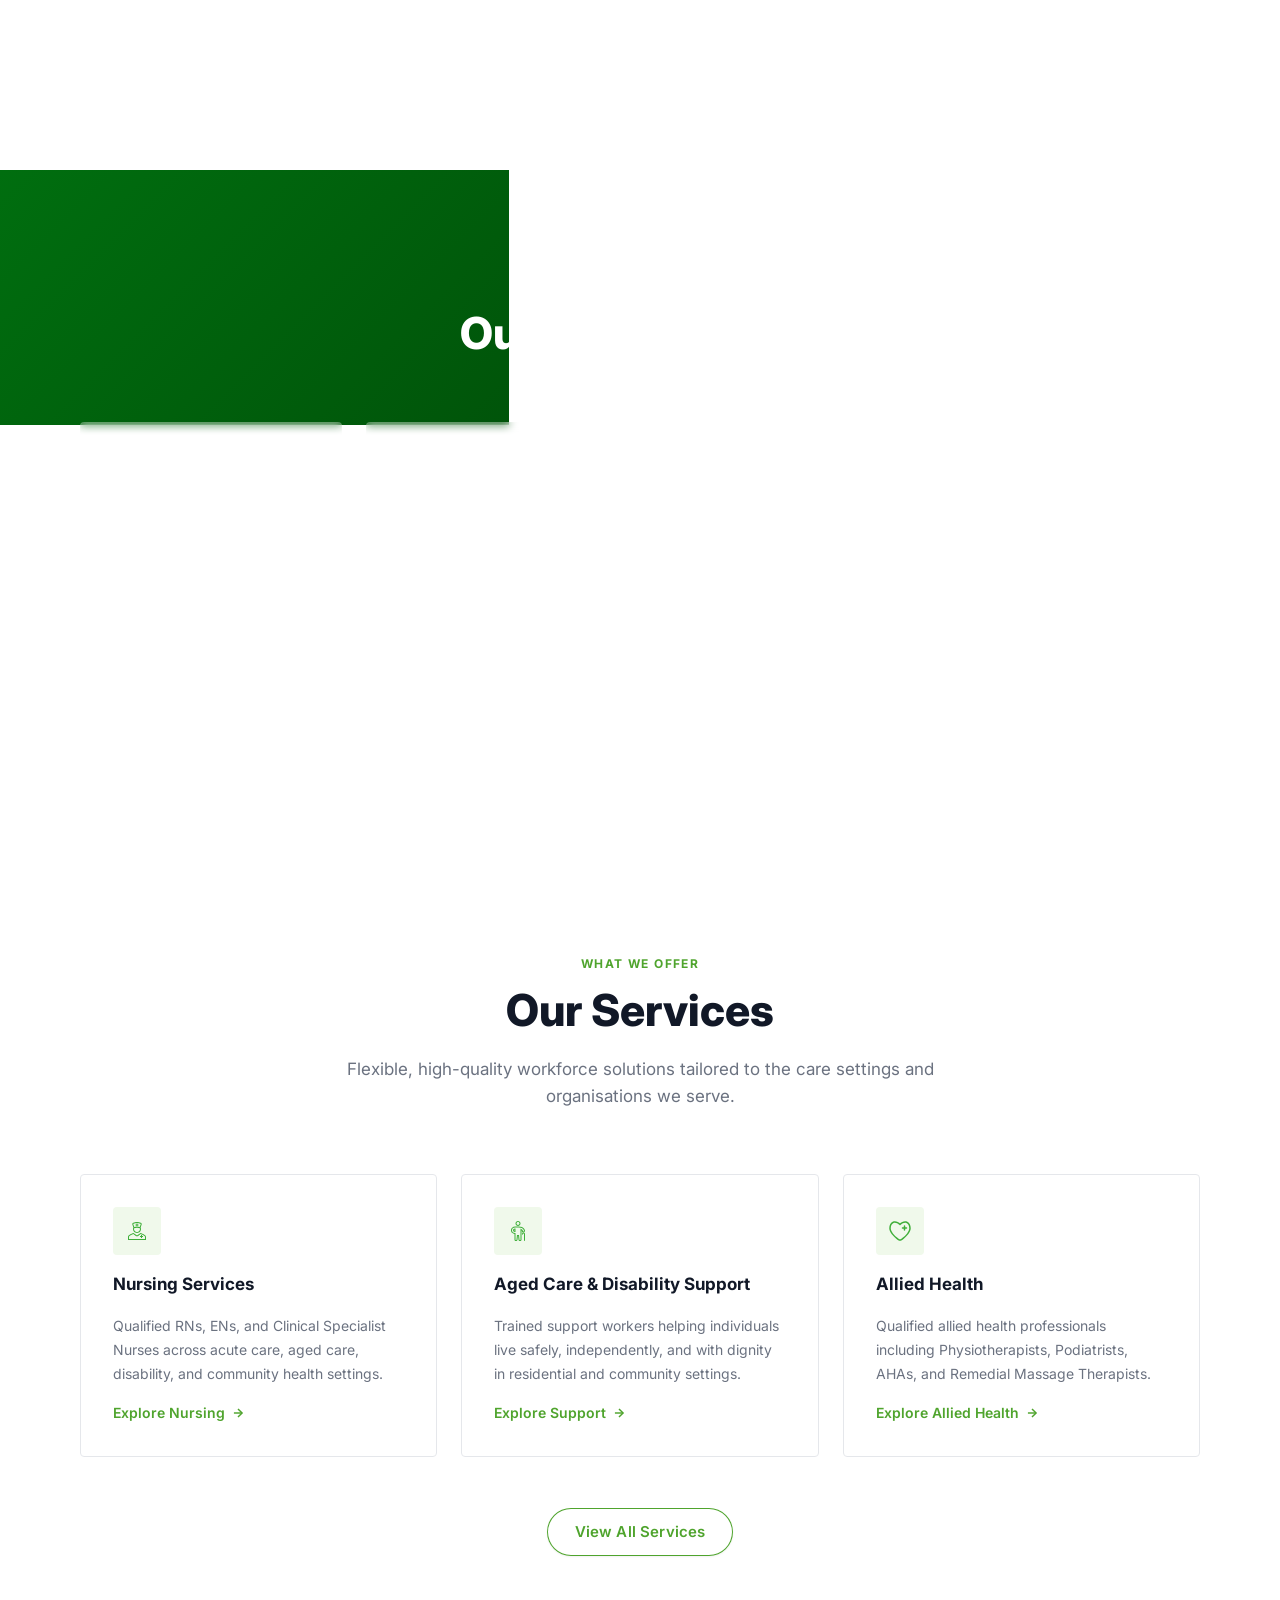
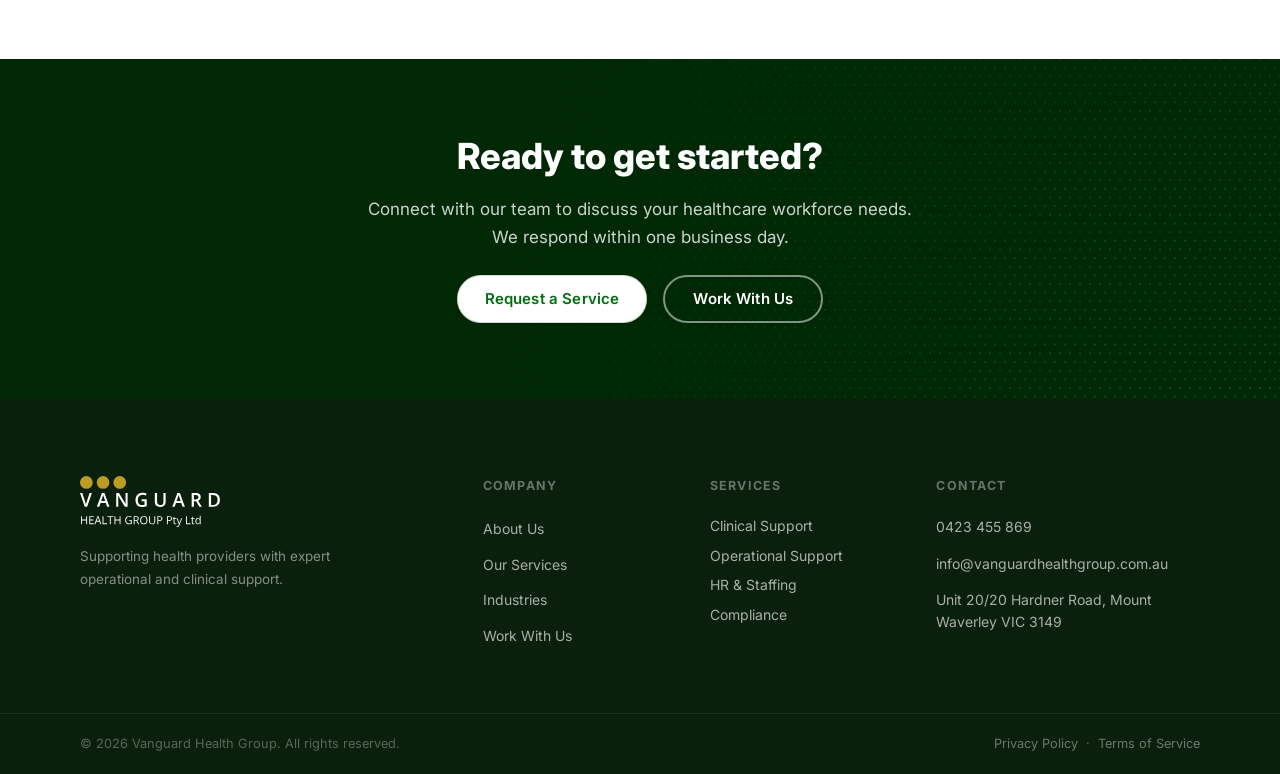
==== commit 61e9911b: "Update logo, contact details, founder profiles, and copy Co-Authored-By: Claude Sonnet 4.6 <noreply@" ====
--- a/index.html
+++ b/index.html
@@ -34,7 +34,7 @@
     "@type": "Organization",
     "name": "Vanguard Health Group",
     "url": "https://www.vanguardhealthgroup.com.au",
-    "logo": "https://www.vanguardhealthgroup.com.au/brand_assets/Logo-TopNav.svg",
+    "logo": "https://www.vanguardhealthgroup.com.au/brand_assets/Logo + Wordmark + Trademark.svg",
     "description": "Vanguard Health Group delivers high-quality, flexible workforce solutions across healthcare and community support in Australia.",
     "contactPoint": {
       "@type": "ContactPoint",
@@ -45,6 +45,10 @@
     },
     "address": {
       "@type": "PostalAddress",
+      "streetAddress": "Unit 20/20 Hardner Road",
+      "addressLocality": "Mount Waverley",
+      "addressRegion": "VIC",
+      "postalCode": "3149",
       "addressCountry": "AU"
     },
     "sameAs": []
@@ -57,7 +61,7 @@
   <header class="nav-wrapper" id="navbar">
     <nav class="nav container">
       <a href="index.html" class="nav-logo">
-        <img src="brand_assets/Logo-TopNav.svg" alt="Vanguard Health Group" class="logo-img" />
+        <img src="brand_assets/Logo + Wordmark + Trademark.svg" alt="Vanguard Health Group" class="logo-img" />
       </a>
       <button class="nav-toggle" id="navToggle" aria-label="Toggle navigation" aria-expanded="false">
         <span></span><span></span><span></span>
@@ -79,7 +83,7 @@
       <svg viewBox="0 0 24 24" fill="none" stroke="currentColor" stroke-width="2" stroke-linecap="round" stroke-linejoin="round" aria-hidden="true"><line x1="18" y1="6" x2="6" y2="18"/><line x1="6" y1="6" x2="18" y2="18"/></svg>
     </button>
     <div class="drawer-logo">
-      <img src="brand_assets/Logo-TopNav.svg" alt="Vanguard Health Group" class="drawer-logo-img" />
+      <img src="brand_assets/Logo + Wordmark + Trademark.svg" alt="Vanguard Health Group" class="drawer-logo-img" />
     </div>
     <div class="drawer-divider"></div>
     <nav class="drawer-nav">
@@ -127,7 +131,7 @@
       <div class="drawer-divider"></div>
     </nav>
     <div class="drawer-footer">
-      <p><a href="tel:+61000000000">+61 000 000 000</a></p>
+      <p><a href="tel:+61423455869">0423 455 869</a></p>
       <p><a href="mailto:info@vanguardhealthgroup.com.au">info@vanguardhealthgroup.com.au</a></p>
       <p>&copy; 2026 Vanguard Health Group.<br>All rights reserved.</p>
     </div>
@@ -144,7 +148,7 @@
         <div class="hero-retro-text">
           <!-- Logo -->
           <img
-            src="brand_assets/Logo-TopNav.svg"
+            src="brand_assets/Logo + Wordmark + Trademark.svg"
             alt="Vanguard Health Group"
             class="hero-retro-logo"
           />
@@ -349,7 +353,7 @@
     <div class="container footer-grid">
       <div class="footer-brand">
         <a href="index.html" class="footer-brand-logo">
-          <img src="brand_assets/Logo-Footer.svg" alt="Vanguard Health Group" class="footer-logo-img" />
+          <img src="brand_assets/Logo + Wordmark + Trademark.svg" alt="Vanguard Health Group" class="footer-logo-img" />
         </a>
         <p class="footer-desc">Supporting health providers with expert operational and clinical support.</p>
       </div>
@@ -374,9 +378,9 @@
       <div class="footer-contact">
         <h4>Contact</h4>
         <address>
-          <p><a href="tel:+61000000000">+61 (0)00 000 0000</a></p>
+          <p><a href="tel:+61423455869">0423 455 869</a></p>
           <p><a href="mailto:info@vanguardhealthgroup.com.au">info@vanguardhealthgroup.com.au</a></p>
-          <p>Australia</p>
+          <p>Unit 20/20 Hardner Road, Mount Waverley VIC 3149</p>
         </address>
       </div>
     </div>
--- a/css/styles.css
+++ b/css/styles.css
@@ -474,7 +474,7 @@
 }
 
 .nav-logo .logo-img {
-  width: 160px;
+  width: 136px;
   height: auto;
 }
 
@@ -909,13 +909,16 @@
 
 .director-avatar {
   flex-shrink: 0;
+  position: relative;
   width: 3rem; height: 3rem;
   background: var(--green-bg);
   border-radius: 50%;
+  overflow: hidden;
   display: flex; align-items: center; justify-content: center;
   color: var(--green-main);
 }
 .director-avatar svg { width: 1.5rem; height: 1.5rem; }
+.director-avatar img { position: absolute; inset: 0; width: 100%; height: 100%; object-fit: cover; object-position: top center; display: block; }
 
 .director-info { display: flex; flex-direction: column; gap: .15rem; }
 .director-info strong { font-size: .9rem; font-weight: 700; color: var(--gray-900); }
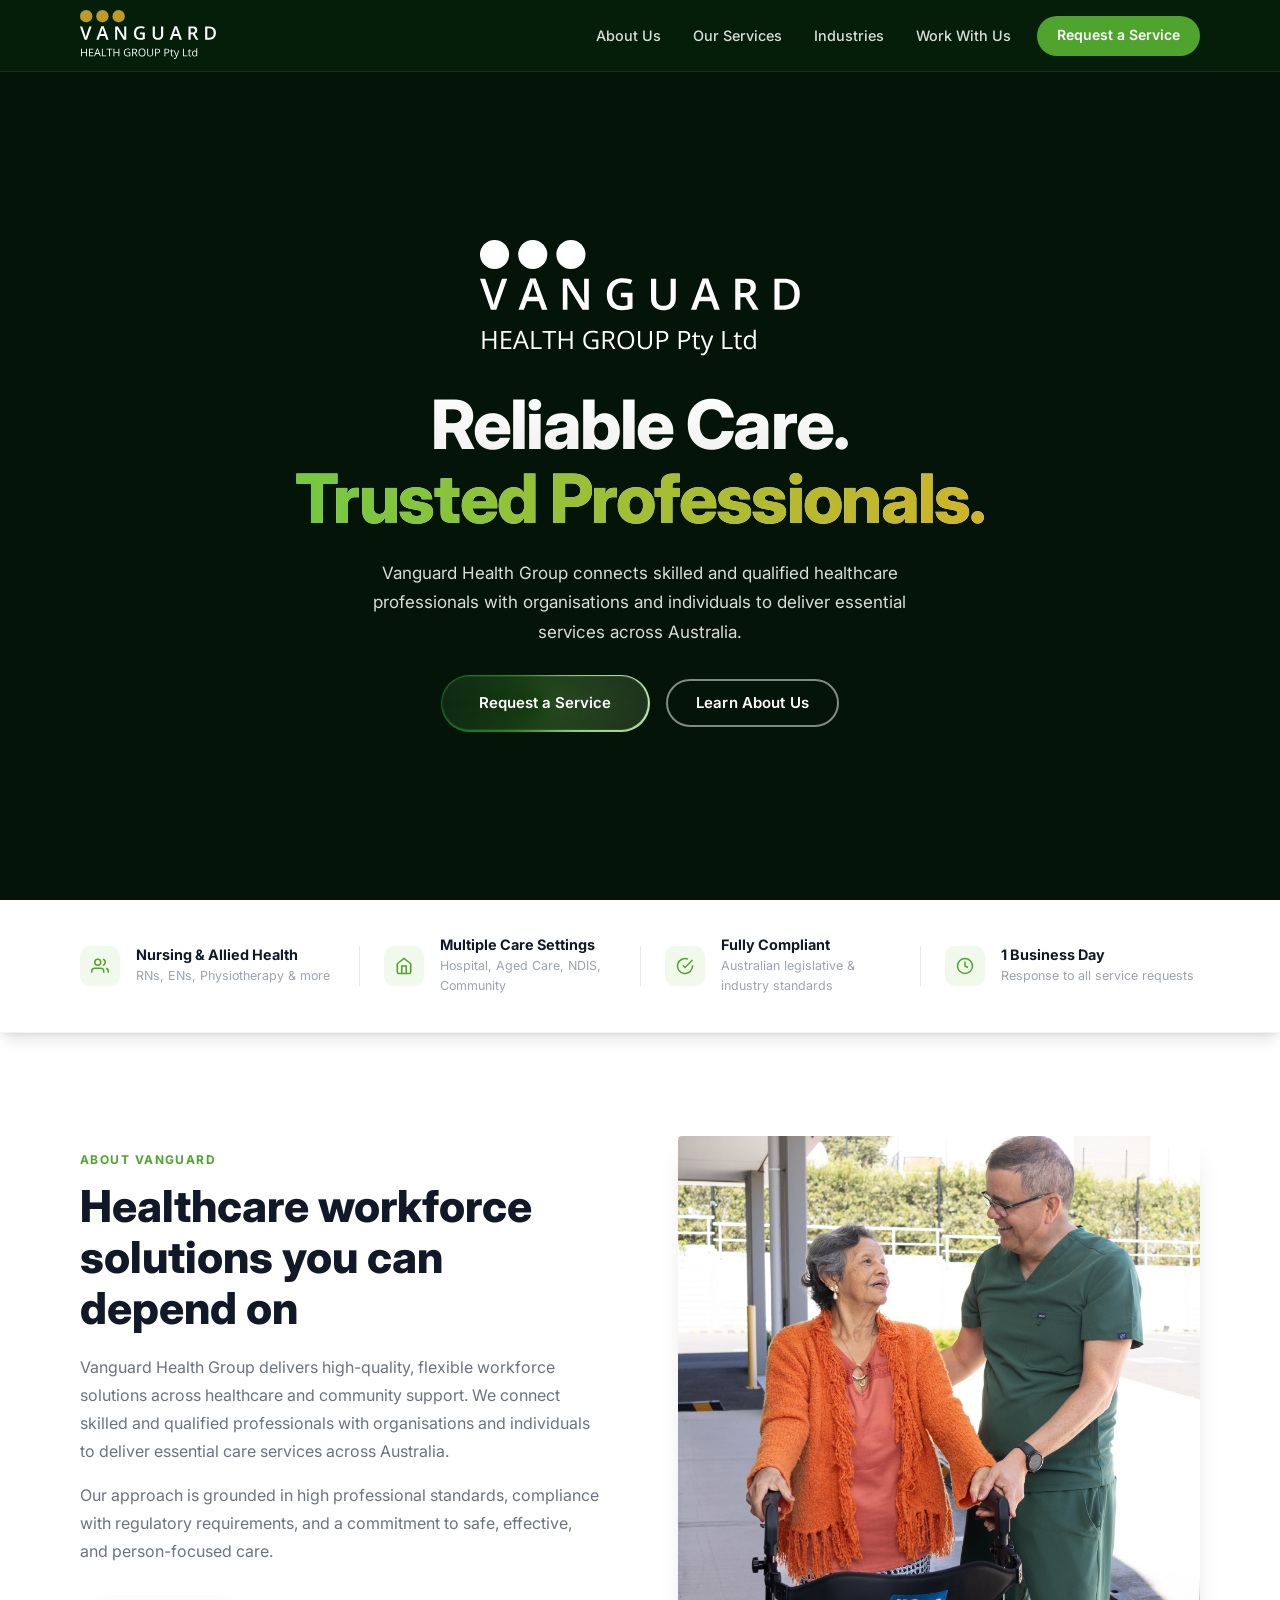
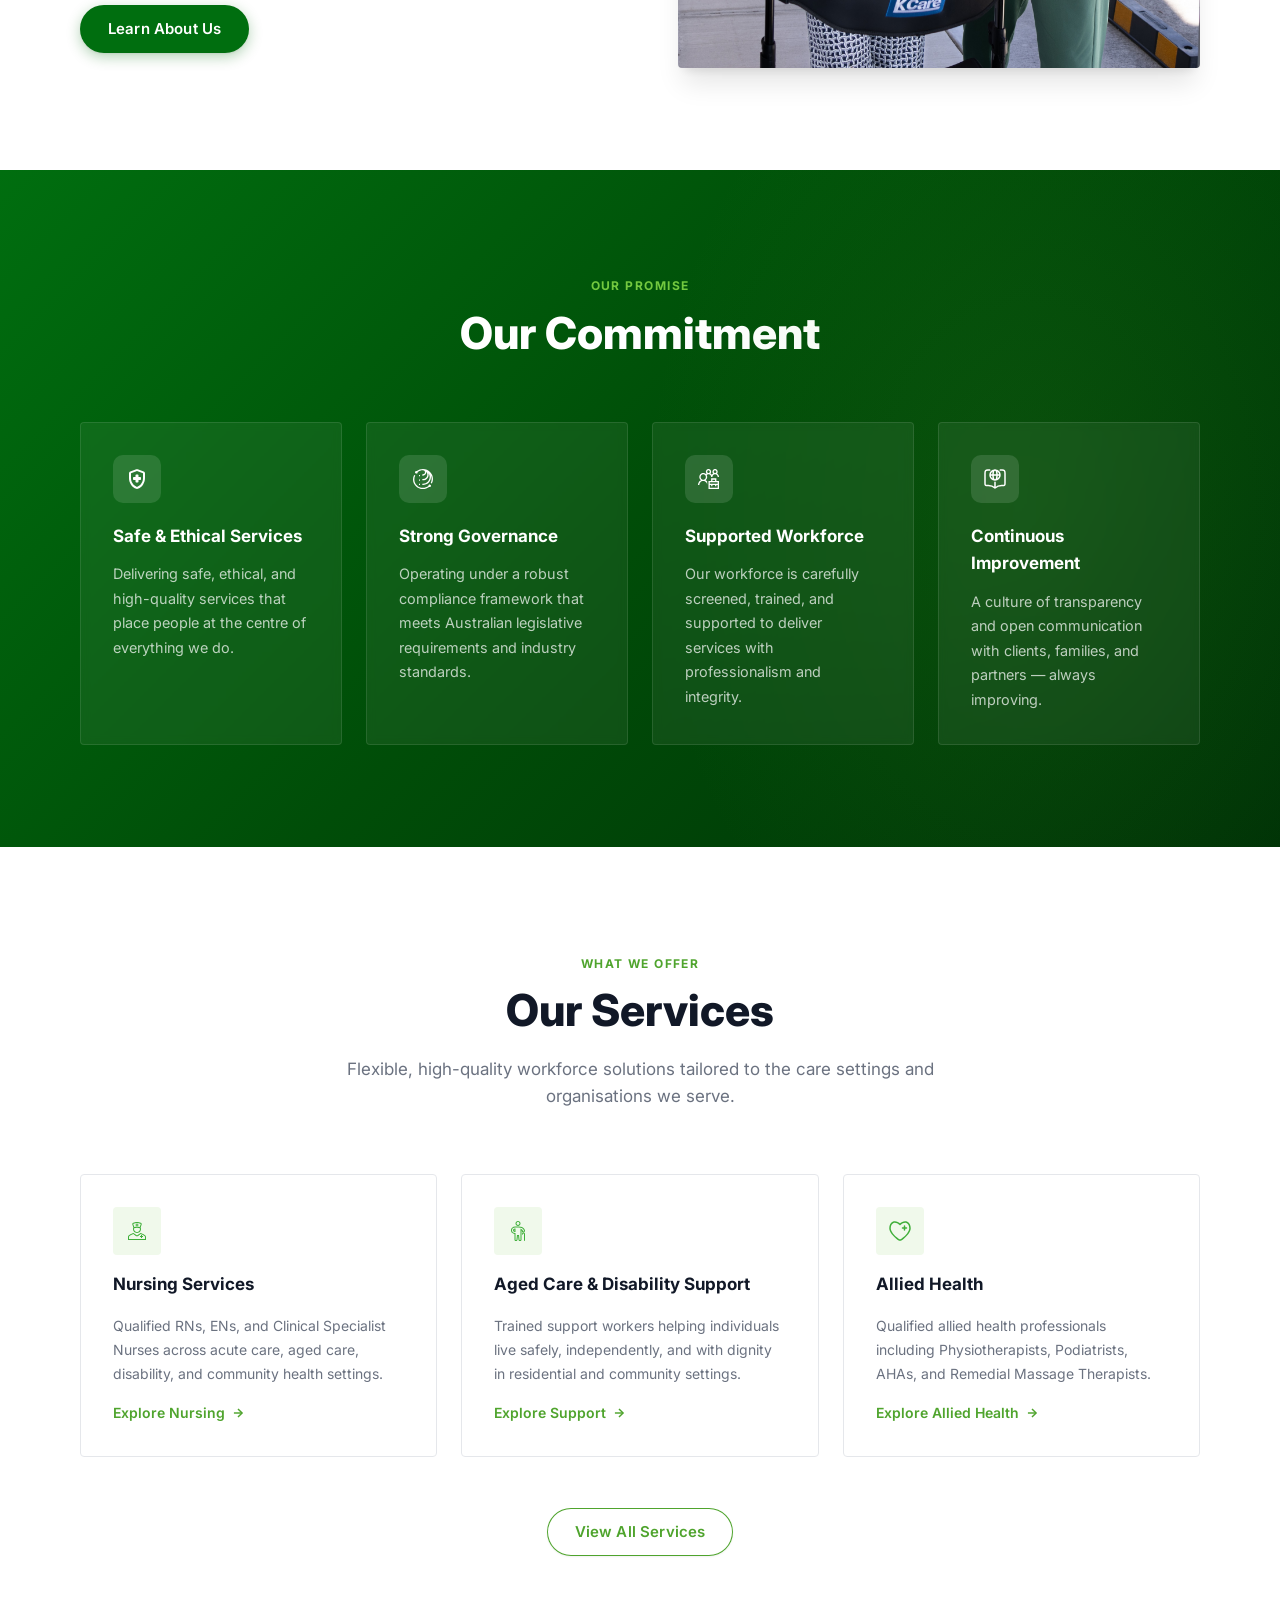
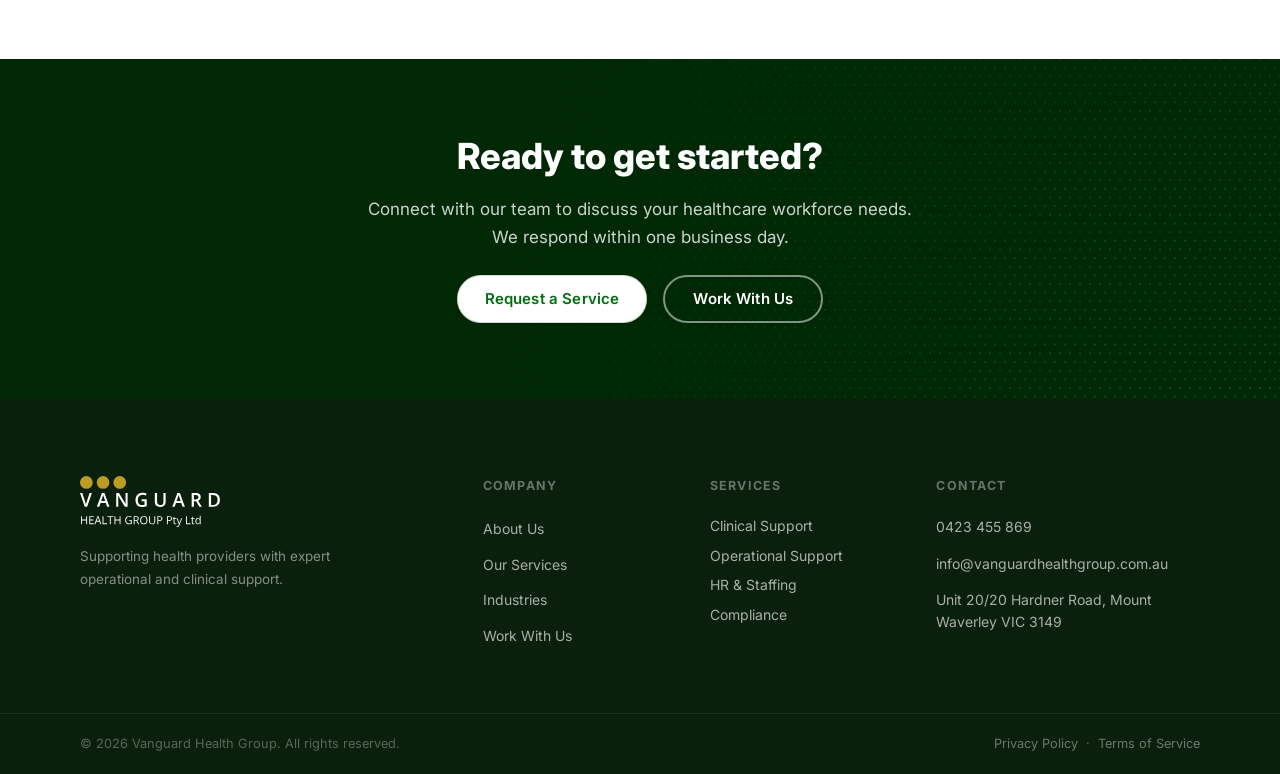
==== commit d91e2b48: "Fix logo filename — remove spaces to ensure prod compatibility Co-Authored-By: Claude Sonnet 4.6 <no" ====
--- a/index.html
+++ b/index.html
@@ -34,7 +34,7 @@
     "@type": "Organization",
     "name": "Vanguard Health Group",
     "url": "https://www.vanguardhealthgroup.com.au",
-    "logo": "https://www.vanguardhealthgroup.com.au/brand_assets/Logo + Wordmark + Trademark.svg",
+    "logo": "https://www.vanguardhealthgroup.com.au/brand_assets/Logo-Wordmark-Trademark.svg",
     "description": "Vanguard Health Group delivers high-quality, flexible workforce solutions across healthcare and community support in Australia.",
     "contactPoint": {
       "@type": "ContactPoint",
@@ -61,7 +61,7 @@
   <header class="nav-wrapper" id="navbar">
     <nav class="nav container">
       <a href="index.html" class="nav-logo">
-        <img src="brand_assets/Logo + Wordmark + Trademark.svg" alt="Vanguard Health Group" class="logo-img" />
+        <img src="brand_assets/Logo-Wordmark-Trademark.svg" alt="Vanguard Health Group" class="logo-img" />
       </a>
       <button class="nav-toggle" id="navToggle" aria-label="Toggle navigation" aria-expanded="false">
         <span></span><span></span><span></span>
@@ -83,7 +83,7 @@
       <svg viewBox="0 0 24 24" fill="none" stroke="currentColor" stroke-width="2" stroke-linecap="round" stroke-linejoin="round" aria-hidden="true"><line x1="18" y1="6" x2="6" y2="18"/><line x1="6" y1="6" x2="18" y2="18"/></svg>
     </button>
     <div class="drawer-logo">
-      <img src="brand_assets/Logo + Wordmark + Trademark.svg" alt="Vanguard Health Group" class="drawer-logo-img" />
+      <img src="brand_assets/Logo-Wordmark-Trademark.svg" alt="Vanguard Health Group" class="drawer-logo-img" />
     </div>
     <div class="drawer-divider"></div>
     <nav class="drawer-nav">
@@ -148,7 +148,7 @@
         <div class="hero-retro-text">
           <!-- Logo -->
           <img
-            src="brand_assets/Logo + Wordmark + Trademark.svg"
+            src="brand_assets/Logo-Wordmark-Trademark.svg"
             alt="Vanguard Health Group"
             class="hero-retro-logo"
           />
@@ -353,7 +353,7 @@
     <div class="container footer-grid">
       <div class="footer-brand">
         <a href="index.html" class="footer-brand-logo">
-          <img src="brand_assets/Logo + Wordmark + Trademark.svg" alt="Vanguard Health Group" class="footer-logo-img" />
+          <img src="brand_assets/Logo-Wordmark-Trademark.svg" alt="Vanguard Health Group" class="footer-logo-img" />
         </a>
         <p class="footer-desc">Supporting health providers with expert operational and clinical support.</p>
       </div>
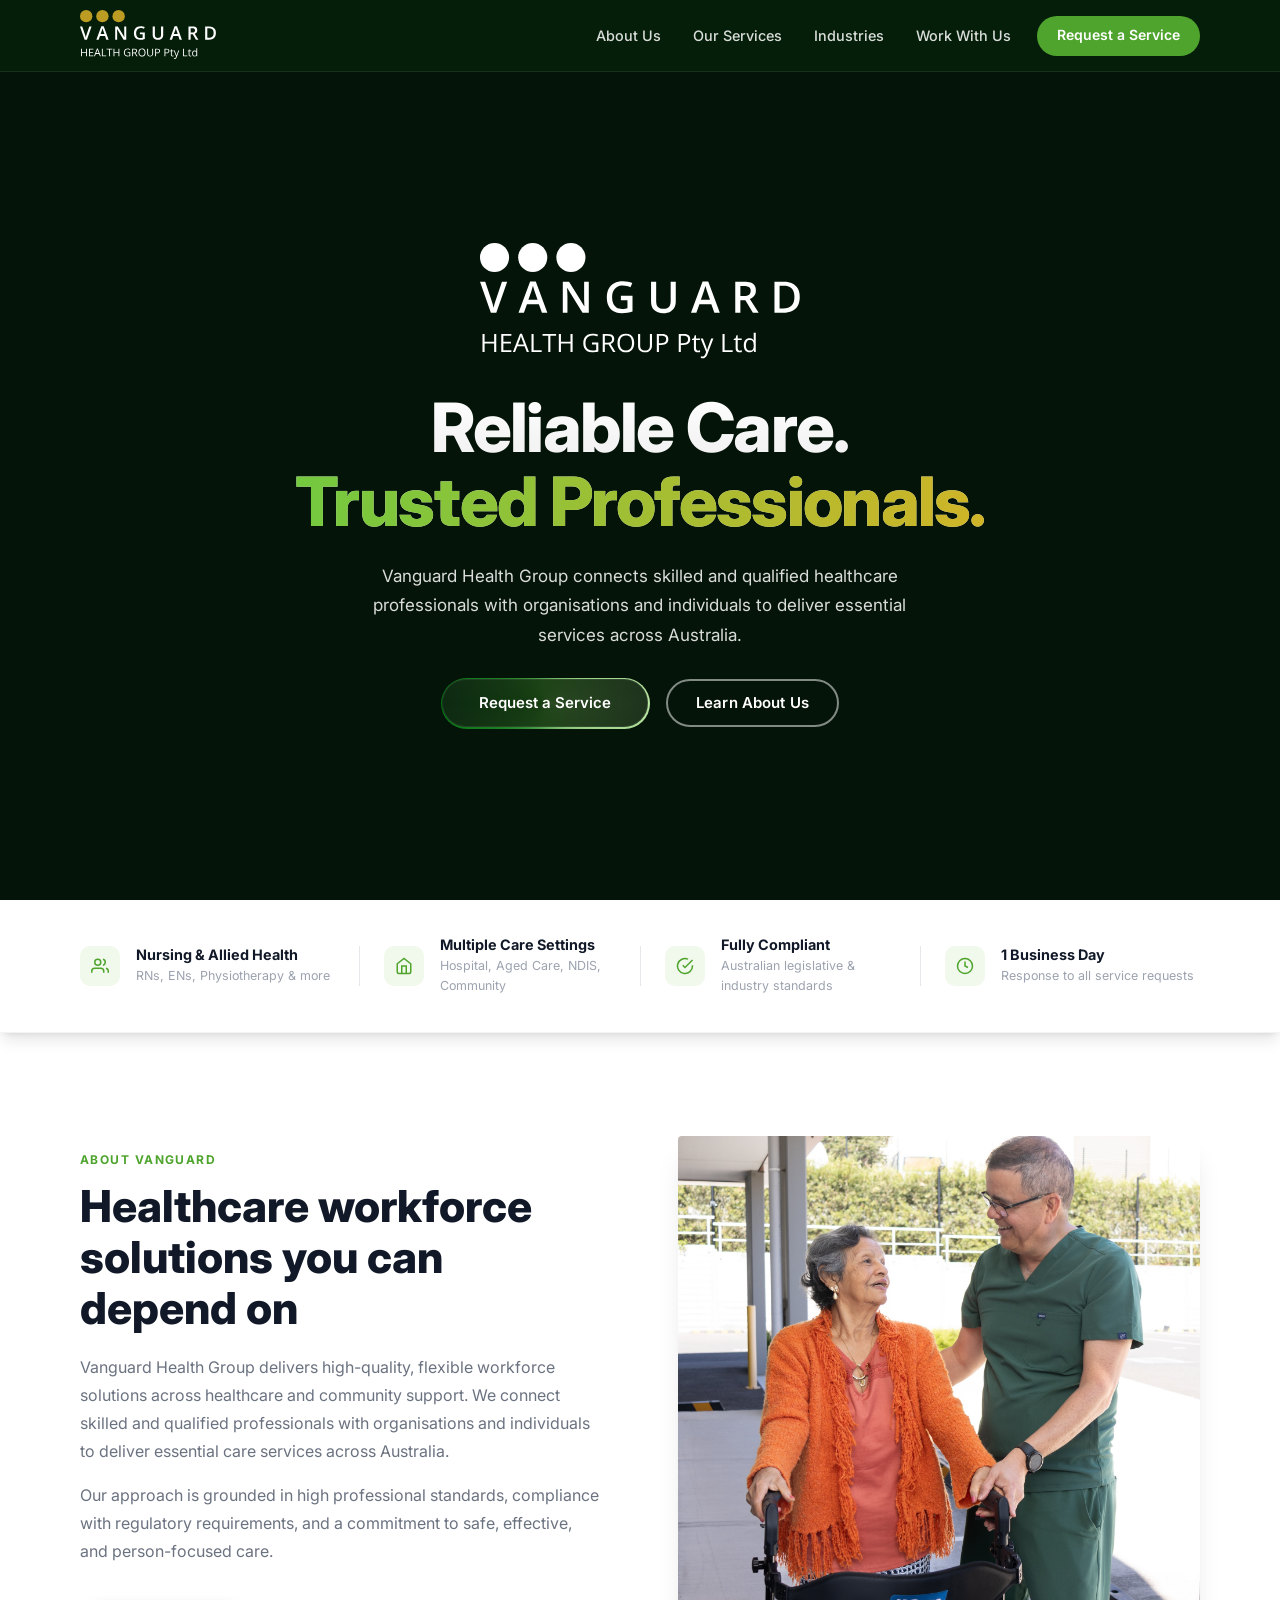
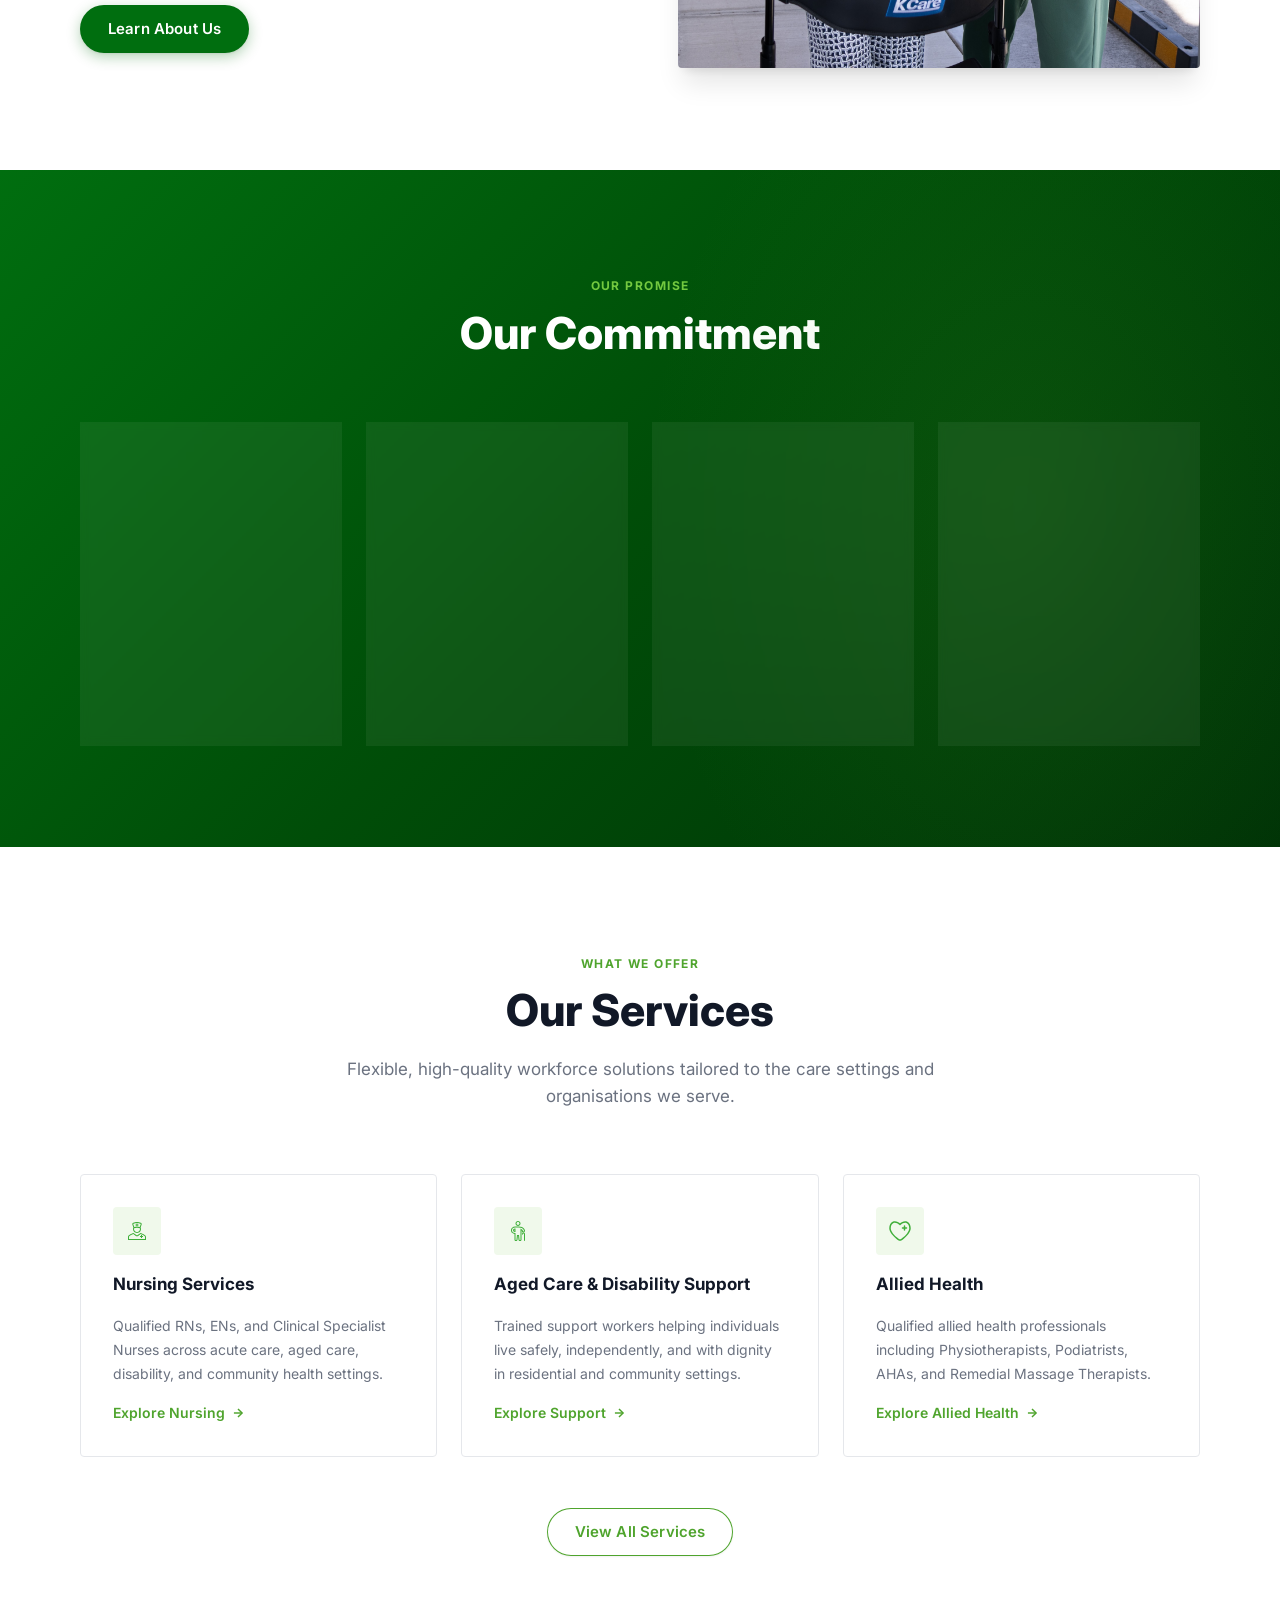
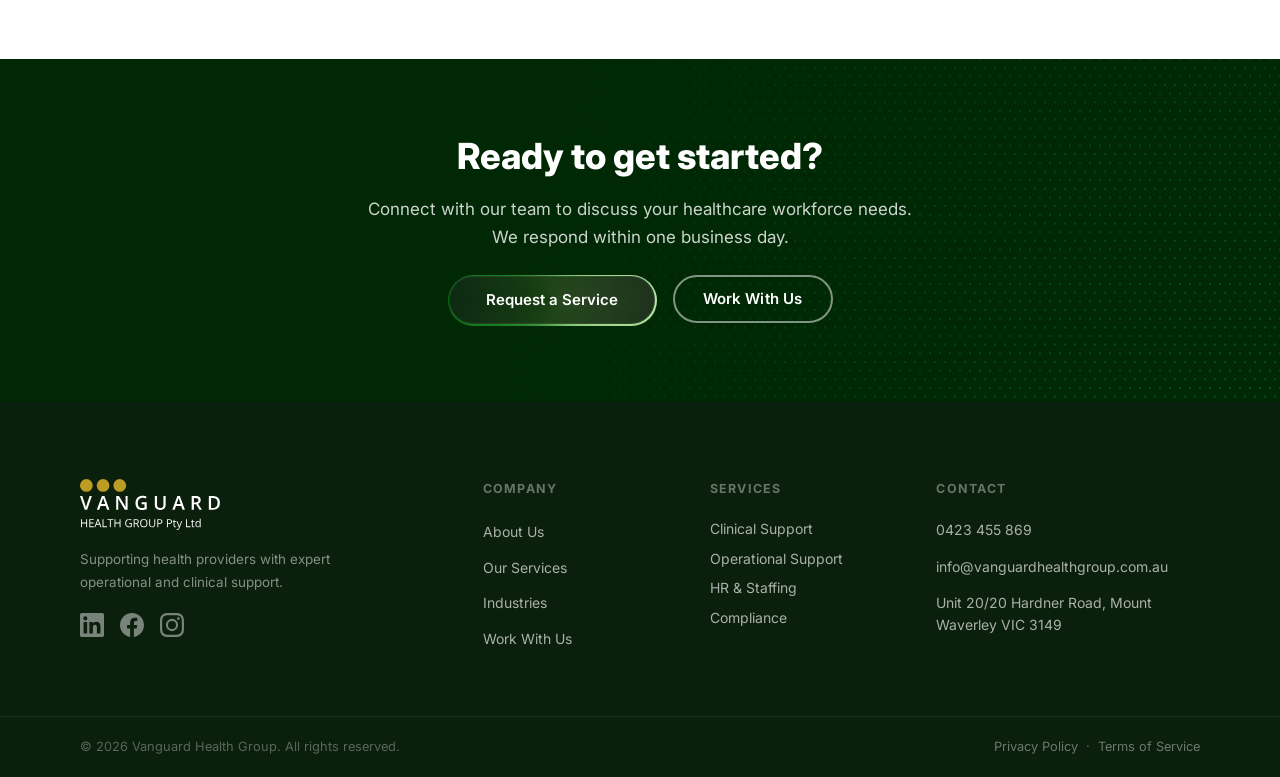
==== commit 10b43aed: "Add social links, bio modals, consistent CTAs and footer socials Co-Authored-By: Claude Sonnet 4.6 <" ====
--- a/index.html
+++ b/index.html
@@ -340,7 +340,12 @@
         <h2 id="cta-heading">Ready to get started?</h2>
         <p>Connect with our team to discuss your healthcare workforce needs. We respond within one business day.</p>
         <div class="cta-banner-actions">
-          <a href="request.html"      class="btn btn-secondary">Request a Service</a>
+          <span class="cta-ring-wrap">
+            <span class="cta-ring-spin" aria-hidden="true"></span>
+            <div class="cta-ring-inner">
+              <a href="request.html" class="cta-ring-btn">Request a Service</a>
+            </div>
+          </span>
           <a href="work-with-us.html" class="btn btn-outline">Work With Us</a>
         </div>
       </div>
@@ -356,6 +361,17 @@
           <img src="brand_assets/Logo-Wordmark-Trademark.svg" alt="Vanguard Health Group" class="footer-logo-img" />
         </a>
         <p class="footer-desc">Supporting health providers with expert operational and clinical support.</p>
+        <div class="footer-socials">
+          <a href="https://www.linkedin.com/company/vanguard-health-group-pty-ltd/about/" target="_blank" rel="noopener" aria-label="LinkedIn">
+            <svg viewBox="0 0 24 24" fill="currentColor" xmlns="http://www.w3.org/2000/svg"><path d="M20.45 20.45h-3.554v-5.57c0-1.328-.027-3.036-1.852-3.036-1.854 0-2.137 1.446-2.137 2.94v5.666H9.352V9h3.413v1.561h.048c.476-.9 1.637-1.85 3.37-1.85 3.601 0 4.268 2.37 4.268 5.455v6.284zM5.337 7.433a2.062 2.062 0 0 1-2.063-2.065 2.064 2.064 0 1 1 2.063 2.065zm1.782 13.019H3.555V9h3.564v11.452zM22.225 0H1.771C.792 0 0 .774 0 1.729v20.542C0 23.227.792 24 1.771 24h20.451C23.2 24 24 23.227 24 22.271V1.729C24 .774 23.2 0 22.222 0h.003z"/></svg>
+          </a>
+          <a href="https://www.facebook.com/profile.php?id=61576440015926" target="_blank" rel="noopener" aria-label="Facebook">
+            <svg viewBox="0 0 24 24" fill="currentColor" xmlns="http://www.w3.org/2000/svg"><path d="M24 12.073C24 5.404 18.627 0 12 0S0 5.404 0 12.073C0 18.1 4.388 23.094 10.125 24v-8.437H7.078v-3.49h3.047V9.41c0-3.025 1.791-4.697 4.533-4.697 1.312 0 2.686.236 2.686.236v2.97h-1.513c-1.491 0-1.956.93-1.956 1.886v2.267h3.328l-.532 3.49h-2.796V24C19.612 23.094 24 18.1 24 12.073z"/></svg>
+          </a>
+          <a href="https://www.instagram.com/vanguardhealthgroup" target="_blank" rel="noopener" aria-label="Instagram">
+            <svg viewBox="0 0 24 24" fill="currentColor" xmlns="http://www.w3.org/2000/svg"><path d="M12 2.163c3.204 0 3.584.012 4.85.07 3.252.148 4.771 1.691 4.919 4.919.058 1.265.069 1.645.069 4.849 0 3.205-.012 3.584-.069 4.849-.149 3.225-1.664 4.771-4.919 4.919-1.266.058-1.644.07-4.85.07-3.204 0-3.584-.012-4.849-.07-3.26-.149-4.771-1.699-4.919-4.92-.058-1.265-.07-1.644-.07-4.849 0-3.204.013-3.583.07-4.849.149-3.227 1.664-4.771 4.919-4.919 1.266-.057 1.645-.069 4.849-.069zM12 0C8.741 0 8.333.014 7.053.072 2.695.272.273 2.69.073 7.052.014 8.333 0 8.741 0 12c0 3.259.014 3.668.072 4.948.2 4.358 2.618 6.78 6.98 6.98C8.333 23.986 8.741 24 12 24c3.259 0 3.668-.014 4.948-.072 4.354-.2 6.782-2.618 6.979-6.98.059-1.28.073-1.689.073-4.948 0-3.259-.014-3.667-.072-4.947-.196-4.354-2.617-6.78-6.979-6.98C15.668.014 15.259 0 12 0zm0 5.838a6.162 6.162 0 1 0 0 12.324 6.162 6.162 0 0 0 0-12.324zM12 16a4 4 0 1 1 0-8 4 4 0 0 1 0 8zm6.406-11.845a1.44 1.44 0 1 0 0 2.881 1.44 1.44 0 0 0 0-2.881z"/></svg>
+          </a>
+        </div>
       </div>
       <div class="footer-nav">
         <h4>Company</h4>
--- a/css/styles.css
+++ b/css/styles.css
@@ -923,6 +923,143 @@
 .director-info { display: flex; flex-direction: column; gap: .15rem; }
 .director-info strong { font-size: .9rem; font-weight: 700; color: var(--gray-900); }
 .director-info span   { font-size: .78rem; color: var(--text-muted); }
+
+.director-card--btn {
+  cursor: pointer;
+  text-align: left;
+  border: none;
+  font-family: var(--font);
+  width: 100%;
+  transition: box-shadow var(--transition), transform var(--transition);
+}
+.director-card--btn:hover {
+  box-shadow: var(--shadow-md, 0 4px 16px rgba(0,0,0,.1));
+  transform: translateY(-2px);
+}
+.director-card--btn:hover .director-card-cta {
+  color: var(--green-dark);
+}
+.director-card-cta {
+  font-size: .78rem;
+  font-weight: 600;
+  color: var(--green-main);
+  margin-top: .35rem;
+}
+
+/* ── BIO MODAL ───────────────────────────────────────────── */
+.bio-modal-overlay {
+  display: none;
+  position: fixed;
+  inset: 0;
+  background: rgba(0,0,0,.55);
+  backdrop-filter: blur(4px);
+  z-index: 1000;
+  align-items: center;
+  justify-content: center;
+  padding: 1.5rem;
+}
+.bio-modal-overlay.is-open { display: flex; }
+
+.bio-modal {
+  display: none;
+  position: relative;
+  background: var(--white);
+  border-radius: var(--radius-lg);
+  width: 100%;
+  max-width: 780px;
+  max-height: 88vh;
+  overflow: hidden;
+  border: none;
+  box-shadow: 0 24px 64px rgba(0,0,0,.2);
+  animation: modalIn .25s ease;
+}
+.bio-modal.is-open { display: block; }
+
+@keyframes modalIn {
+  from { opacity: 0; transform: translateY(16px) scale(.98); }
+  to   { opacity: 1; transform: translateY(0) scale(1); }
+}
+
+.bio-modal-close {
+  position: absolute;
+  top: 1rem; right: 1rem;
+  width: 2rem; height: 2rem;
+  background: var(--gray-100);
+  border: none;
+  border-radius: 50%;
+  font-size: 1.25rem;
+  line-height: 1;
+  cursor: pointer;
+  display: flex; align-items: center; justify-content: center;
+  color: var(--gray-600);
+  z-index: 1;
+  transition: background var(--transition);
+}
+.bio-modal-close:hover { background: var(--gray-200); }
+
+.bio-modal-inner {
+  display: grid;
+  grid-template-columns: 200px 1fr;
+  height: 88vh;
+  max-height: 88vh;
+  overflow: hidden;
+}
+
+.bio-modal-photo {
+  position: sticky;
+  top: 0;
+  height: 100%;
+  max-height: 88vh;
+  overflow: hidden;
+}
+.bio-modal-photo::after {
+  content: '';
+  position: absolute;
+  inset: auto 0 0 0;
+  height: 50%;
+  background: linear-gradient(to bottom, transparent, rgba(0,0,0,.6));
+  pointer-events: none;
+}
+.bio-modal-photo img {
+  width: 100%;
+  height: 100%;
+  object-fit: cover;
+  object-position: top center;
+  display: block;
+}
+#bioRodolfo .bio-modal-photo img {
+  transform: scale(1.25) translateY(8%);
+}
+
+.bio-modal-content {
+  padding: 2.5rem 2rem 2.5rem 1.75rem;
+  overflow-y: auto;
+}
+.bio-modal-content h2 {
+  font-size: 1.25rem;
+  font-weight: 700;
+  color: var(--gray-900);
+  margin-bottom: .25rem;
+}
+.bio-modal-title {
+  font-size: .85rem;
+  font-weight: 600;
+  color: var(--green-main);
+  margin-bottom: 1.5rem;
+}
+.bio-modal-body p {
+  font-size: .9rem;
+  line-height: 1.75;
+  color: var(--gray-700, #374151);
+  margin-bottom: 1rem;
+}
+.bio-modal-body p:last-child { margin-bottom: 0; }
+
+@media (max-width: 600px) {
+  .bio-modal-inner { grid-template-columns: 1fr; }
+  .bio-modal-photo { height: 260px; max-height: 260px; position: relative; }
+  .bio-modal-content { padding: 1.5rem; }
+}
 
 /* ── MISSION & VALUES ────────────────────────────────────── */
 .mission-section { background: var(--white); }
@@ -1544,6 +1681,24 @@
   line-height: 1.7; max-width: 36ch;
 }
 
+.footer-socials {
+  display: flex;
+  gap: 1rem;
+  margin-top: 1.25rem;
+}
+
+.footer-socials a {
+  display: inline-flex;
+  align-items: center;
+  justify-content: center;
+  color: rgba(255,255,255,.45);
+  transition: color var(--transition);
+  text-decoration: none;
+}
+
+.footer-socials a:hover { color: var(--green-light); }
+.footer-socials svg { width: 24px; height: 24px; }
+
 .footer-nav h4,
 .footer-services h4,
 .footer-contact h4 {
@@ -1799,7 +1954,8 @@
   align-items: center;
   justify-content: center;
   border-radius: 100px;
-  padding: 0.875rem 2.25rem;
+  height: 48px;
+  padding: 0 2.25rem;
   font-size: 0.9375rem;
   font-weight: 600;
   color: var(--white);
